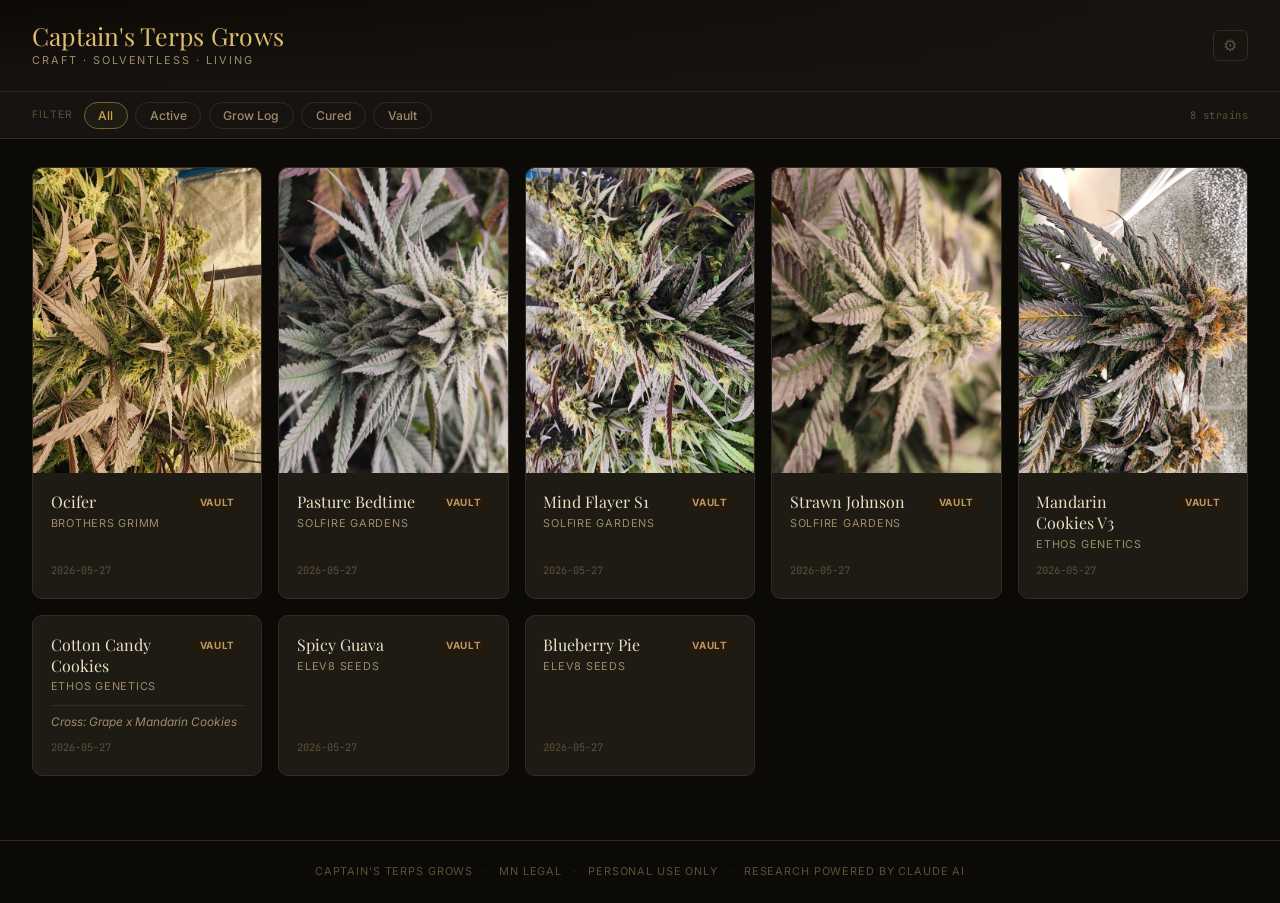
==== index.html @ 2bfc1548 "Make strain photos portrait (3:4)" ====
<!DOCTYPE html>
<html lang="en">
<head>
  <meta charset="UTF-8">
  <meta name="viewport" content="width=device-width, initial-scale=1.0">
  <title>Captain's Terps Grows</title>
  <link rel="preconnect" href="https://fonts.googleapis.com">
  <link href="https://fonts.googleapis.com/css2?family=Playfair+Display:ital,wght@0,400;0,600;0,700;1,400&family=Inter:wght@300;400;500;600&family=JetBrains+Mono:wght@400;500&display=swap" rel="stylesheet">
  <style>
    *, *::before, *::after { box-sizing: border-box; margin: 0; padding: 0; }
    :root {
      --bg:#0c0a07; --surface:#161310; --card:#1e1a14; --card-hover:#27221a;
      --border:#332c22; --border-hi:#4a4030;
      --text:#ecdfc4; --muted:#9e8c68; --faint:#5e5038;
      --gold:#c8a44c; --gold-hi:#e0be70; --gold-dim:#7a6228;
      --green:#5c8050; --green-hi:#78a868;
      --cured-bg:#1a2c08;   --cured-fg:#a8cc48;
      --growlog-bg:#2c1e06; --growlog-fg:#e0a030;
      --active-bg:#082c18;  --active-fg:#38c868;
      --vault-bg:#221a0e;   --vault-fg:#c09660;
    }
    html { scroll-behavior: smooth; }
    body { background:var(--bg); color:var(--text); font-family:'Inter',sans-serif; font-size:15px; line-height:1.6; min-height:100vh; }

    header { background:linear-gradient(180deg,#09070400 0%,var(--surface) 100%),linear-gradient(135deg,#0c0905 0%,#1a1410 100%); border-bottom:1px solid var(--border); padding:1.4rem 2rem; display:flex; align-items:center; justify-content:space-between; position:sticky; top:0; z-index:100; }
    .brand { display:flex; flex-direction:column; gap:2px; }
    .brand-name { font-family:'Playfair Display',serif; font-size:1.55rem; color:var(--gold-hi); letter-spacing:.01em; line-height:1.1; }
    .brand-tagline { font-size:.68rem; color:var(--muted); letter-spacing:.18em; text-transform:uppercase; }
    .header-actions { display:flex; gap:.65rem; align-items:center; }

    .btn { padding:.45rem 1rem; border-radius:6px; border:none; cursor:pointer; font-family:'Inter',sans-serif; font-size:.82rem; font-weight:500; transition:all .15s ease; line-height:1.4; }
    .btn-outline { background:transparent; border:1px solid var(--border-hi); color:var(--muted); }
    .btn-outline:hover { border-color:var(--gold-dim); color:var(--gold); }
    .btn-danger { background:#2c1010; border:1px solid #5a2828; color:#d06060; }
    .btn-danger:hover { background:#3c1818; }
    .btn-icon { background:transparent; border:1px solid var(--border); color:var(--faint); border-radius:6px; padding:.4rem .6rem; cursor:pointer; font-size:1rem; line-height:1; transition:all .15s; }
    .btn-icon:hover { border-color:var(--gold-dim); color:var(--gold); }
    .btn-generate { padding:.7rem 1.6rem; background:linear-gradient(135deg,var(--gold-dim),var(--gold)); color:#0c0a07; border:none; border-radius:8px; font-size:.88rem; font-weight:600; cursor:pointer; font-family:'Inter',sans-serif; transition:all .2s ease; display:inline-flex; align-items:center; gap:.5rem; }
    .btn-generate:hover { transform:translateY(-1px); box-shadow:0 6px 20px rgba(200,164,76,.3); }
    .btn-generate:disabled { opacity:.55; cursor:not-allowed; transform:none; box-shadow:none; }

    .filter-bar { background:var(--surface); border-bottom:1px solid var(--border); padding:.6rem 2rem; display:flex; gap:.45rem; align-items:center; overflow-x:auto; }
    .filter-label { font-size:.65rem; text-transform:uppercase; letter-spacing:.12em; color:var(--faint); margin-right:.2rem; white-space:nowrap; flex-shrink:0; }
    .filter-btn { padding:.3rem .85rem; border-radius:20px; border:1px solid var(--border); background:transparent; color:var(--muted); cursor:pointer; font-size:.76rem; font-weight:500; font-family:'Inter',sans-serif; transition:all .15s ease; white-space:nowrap; flex-shrink:0; }
    .filter-btn:hover { border-color:var(--border-hi); color:var(--text); }
    .filter-btn.active { background:var(--card); border-color:var(--gold-dim); color:var(--gold); }
    .filter-btn[data-filter="Active"].active    { background:var(--active-bg);  border-color:var(--active-fg);  color:var(--active-fg); }
    .filter-btn[data-filter="Grow Log"].active  { background:var(--growlog-bg); border-color:var(--growlog-fg); color:var(--growlog-fg); }
    .filter-btn[data-filter="Cured"].active     { background:var(--cured-bg);   border-color:var(--cured-fg);   color:var(--cured-fg); }
    .filter-btn[data-filter="Vault"].active     { background:var(--vault-bg);   border-color:var(--vault-fg);   color:var(--vault-fg); }
    .strain-count-badge { margin-left:auto; flex-shrink:0; font-size:.65rem; color:var(--faint); font-family:'JetBrains Mono',monospace; letter-spacing:.04em; }

    main { padding:1.75rem 2rem 3rem; max-width:1400px; margin:0 auto; }
    .strain-grid { display:grid; grid-template-columns:repeat(auto-fill,minmax(210px,1fr)); gap:1rem; }

    .strain-card { background:var(--card); border:1px solid var(--border); border-radius:10px; cursor:pointer; transition:all .18s ease; display:flex; flex-direction:column; overflow:hidden; }
    .strain-card:hover { background:var(--card-hover); border-color:var(--border-hi); transform:translateY(-2px); box-shadow:0 8px 28px rgba(0,0,0,.5); }
    .card-img { width:100%; aspect-ratio:3/4; object-fit:cover; display:none; }
    .card-body { padding:1.2rem 1.1rem; display:flex; flex-direction:column; gap:.55rem; flex:1; }
    .card-top { display:flex; justify-content:space-between; align-items:flex-start; gap:.5rem; }
    .card-name { font-family:'Playfair Display',serif; font-size:1rem; color:var(--text); line-height:1.3; }
    .card-breeder { font-size:.68rem; color:var(--muted); text-transform:uppercase; letter-spacing:.07em; margin-top:2px; }
    .status-tag { display:inline-flex; align-items:center; padding:.18rem .55rem; border-radius:10px; font-size:.62rem; font-weight:700; letter-spacing:.07em; text-transform:uppercase; white-space:nowrap; flex-shrink:0; }
    .status-tag.Cured    { background:var(--cured-bg);   color:var(--cured-fg); }
    .status-tag.Grow-Log { background:var(--growlog-bg); color:var(--growlog-fg); }
    .status-tag.Active   { background:var(--active-bg);  color:var(--active-fg); }
    .status-tag.Vault    { background:var(--vault-bg);   color:var(--vault-fg); }
    .card-notes { font-size:.74rem; color:var(--muted); font-style:italic; line-height:1.4; display:-webkit-box; -webkit-line-clamp:2; -webkit-box-orient:vertical; overflow:hidden; border-top:1px solid var(--border); padding-top:.5rem; }
    .card-footer { display:flex; justify-content:space-between; align-items:center; margin-top:auto; }
    .card-date { font-size:.65rem; color:var(--faint); font-family:'JetBrains Mono',monospace; }
    .card-researched { font-size:.62rem; color:var(--green-hi); display:flex; align-items:center; gap:3px; letter-spacing:.04em; }

    .modal-hero-img { width:100%; max-height:260px; object-fit:cover; display:none; }

    .modal-overlay { position:fixed; inset:0; background:rgba(0,0,0,.78); backdrop-filter:blur(5px); z-index:200; display:flex; align-items:center; justify-content:center; padding:1rem; }
    .modal-overlay.hidden { display:none; }
    .modal-box { background:var(--surface); border:1px solid var(--border-hi); border-radius:14px; width:100%; max-width:780px; max-height:90vh; display:flex; flex-direction:column; overflow:hidden; box-shadow:0 32px 80px rgba(0,0,0,.65); }
    .modal-header { padding:1.4rem 1.6rem 1.1rem; border-bottom:1px solid var(--border); flex-shrink:0; display:flex; flex-direction:column; gap:.6rem; }
    .modal-header-row { display:flex; justify-content:space-between; align-items:flex-start; gap:1rem; }
    .modal-name { font-family:'Playfair Display',serif; font-size:1.5rem; color:var(--text); line-height:1.2; }
    .modal-breeder { font-size:.75rem; color:var(--muted); text-transform:uppercase; letter-spacing:.1em; margin-top:3px; }
    .modal-close { background:transparent; border:none; color:var(--faint); cursor:pointer; font-size:1.2rem; padding:.2rem; line-height:1; flex-shrink:0; transition:color .15s; }
    .modal-close:hover { color:var(--text); }
    .modal-controls { display:flex; align-items:center; gap:.75rem; flex-wrap:wrap; }
    .status-update-group { display:flex; align-items:center; gap:.45rem; }
    select { background:var(--card); color:var(--text); border:1px solid var(--border-hi); border-radius:6px; padding:.3rem .7rem; font-size:.78rem; font-family:'Inter',sans-serif; cursor:pointer; }
    select:focus { outline:1px solid var(--gold-dim); }

    .research-tabs { display:flex; border-bottom:1px solid var(--border); overflow-x:auto; flex-shrink:0; background:var(--surface); padding:0 1rem; scrollbar-width:none; }
    .research-tabs::-webkit-scrollbar { display:none; }
    .tab-btn { padding:.7rem .9rem; font-size:.76rem; font-weight:500; color:var(--muted); cursor:pointer; border:none; background:transparent; border-bottom:2px solid transparent; white-space:nowrap; transition:all .15s; font-family:'Inter',sans-serif; letter-spacing:.02em; flex-shrink:0; }
    .tab-btn:hover { color:var(--text); }
    .tab-btn.active { color:var(--gold); border-bottom-color:var(--gold); }

    .modal-body { overflow-y:auto; flex:1; min-height:0; }
    .research-panel { padding:1.5rem 1.6rem; display:none; }
    .research-panel.active { display:block; }
    .section-title { font-family:'Playfair Display',serif; font-size:1.05rem; color:var(--gold-hi); margin-bottom:.75rem; display:flex; align-items:center; gap:.45rem; }
    .research-text { color:var(--text); line-height:1.8; font-size:.88rem; }
    .research-meta { margin-top:1.2rem; padding-top:.75rem; border-top:1px solid var(--border); font-size:.66rem; color:var(--faint); font-family:'JetBrains Mono',monospace; }
    .research-block { margin-bottom:1.25rem; }
    .research-block:last-child { margin-bottom:0; }
    .research-block-label { font-size:.65rem; text-transform:uppercase; letter-spacing:.1em; color:var(--muted); margin-bottom:.3rem; font-weight:500; }

    .pill-list { display:flex; flex-wrap:wrap; gap:.35rem; }
    .pill { padding:.2rem .6rem; border-radius:10px; font-size:.72rem; font-weight:500; }
    .pill-green { background:var(--active-bg); color:var(--active-fg); }
    .pill-red   { background:#2c1010; color:#d06060; }

    .mood-grid { display:flex; flex-direction:column; gap:.7rem; }
    .mood-row { display:flex; align-items:center; gap:.75rem; }
    .mood-label { font-size:.75rem; color:var(--muted); width:110px; flex-shrink:0; white-space:nowrap; }
    .mood-bar-wrap { flex:1; background:var(--border); border-radius:4px; height:7px; overflow:hidden; }
    .mood-bar-fill { height:100%; border-radius:4px; background:linear-gradient(90deg,var(--gold-dim),var(--gold)); transition:width .4s ease; }
    .mood-score { font-size:.72rem; color:var(--faint); width:22px; text-align:right; font-family:'JetBrains Mono',monospace; flex-shrink:0; }

    .generate-panel { padding:3rem 1.6rem; text-align:center; display:flex; flex-direction:column; align-items:center; gap:1.1rem; }
    .generate-glyph { font-size:2.4rem; opacity:.45; }
    .generate-title { font-family:'Playfair Display',serif; font-size:1.15rem; color:var(--muted); }
    .generate-desc { font-size:.82rem; color:var(--faint); max-width:380px; line-height:1.6; }
    .loading-panel { padding:3.5rem 1.6rem; text-align:center; display:flex; flex-direction:column; align-items:center; gap:1.1rem; }
    .spinner { width:38px; height:38px; border:3px solid var(--border); border-top-color:var(--gold); border-radius:50%; animation:spin .85s linear infinite; }
    @keyframes spin { to { transform:rotate(360deg); } }
    .loading-text { color:var(--muted); font-size:.88rem; }
    .loading-sub  { color:var(--faint); font-size:.76rem; }

    .notes-textarea { width:100%; background:var(--card); border:1px solid var(--border); border-radius:8px; color:var(--text); font-size:.86rem; font-family:'Inter',sans-serif; padding:.75rem .9rem; resize:vertical; min-height:120px; line-height:1.65; }
    .notes-textarea:focus { outline:1px solid var(--gold-dim); border-color:var(--gold-dim); }
    .notes-textarea::placeholder { color:var(--faint); }
    .notes-actions { display:flex; justify-content:flex-end; gap:.5rem; margin-top:.7rem; }

    .settings-modal-box { max-width:460px; }
    .modal-form-body { padding:1.4rem 1.6rem; display:flex; flex-direction:column; gap:1rem; }
    .form-group { display:flex; flex-direction:column; gap:.3rem; }
    .form-label { font-size:.7rem; color:var(--muted); text-transform:uppercase; letter-spacing:.09em; font-weight:500; }
    .form-input { background:var(--card); border:1px solid var(--border); border-radius:6px; color:var(--text); font-size:.88rem; font-family:'Inter',sans-serif; padding:.55rem .85rem; }
    .form-input:focus { outline:1px solid var(--gold-dim); border-color:var(--gold-dim); }
    .form-input::placeholder { color:var(--faint); }
    .modal-form-footer { padding:.9rem 1.6rem; border-top:1px solid var(--border); display:flex; justify-content:space-between; align-items:center; gap:.6rem; }
    .key-hint { font-size:.74rem; color:var(--faint); line-height:1.5; }

    .empty-state { grid-column:1/-1; text-align:center; padding:4rem 2rem; }
    .empty-glyph { font-size:2.2rem; opacity:.35; margin-bottom:.75rem; }
    .empty-text  { font-size:.85rem; color:var(--faint); }
    footer { border-top:1px solid var(--border); padding:1.4rem 2rem; text-align:center; margin-top:1rem; }
    .footer-text { font-size:.68rem; color:var(--faint); letter-spacing:.08em; text-transform:uppercase; }
    .sep { display:inline-block; margin:0 .45rem; opacity:.4; }
    .toast { position:fixed; bottom:1.5rem; right:1.5rem; background:var(--card-hover); border:1px solid var(--border-hi); color:var(--text); padding:.65rem 1.1rem; border-radius:8px; font-size:.82rem; z-index:999; box-shadow:0 8px 24px rgba(0,0,0,.4); transition:opacity .3s ease; }
    .toast.hidden { opacity:0; pointer-events:none; }

    @media (max-width:640px) {
      header { padding:1rem; } .brand-name { font-size:1.25rem; }
      main { padding:1rem 1rem 2.5rem; } .filter-bar { padding:.6rem 1rem; }
      .strain-grid { grid-template-columns:repeat(auto-fill,minmax(160px,1fr)); gap:.75rem; }
      .modal-box { max-height:95vh; } .modal-name { font-size:1.25rem; }
      .mood-label { width:90px; font-size:.68rem; }
    }
  </style>
</head>
<body>

<header>
  <div class="brand">
    <div class="brand-name">Captain's Terps Grows</div>
    <div class="brand-tagline">Craft &middot; Solventless &middot; Living</div>
  </div>
  <div class="header-actions">
    <button class="btn-icon" id="key-indicator" onclick="openSettings()" title="API Key Settings">&#9881;</button>
  </div>
</header>

<div class="filter-bar">
  <span class="filter-label">Filter</span>
  <button class="filter-btn active" data-filter="all"      onclick="setFilter('all',this)">All</button>
  <button class="filter-btn"        data-filter="Active"   onclick="setFilter('Active',this)">Active</button>
  <button class="filter-btn"        data-filter="Grow Log" onclick="setFilter('Grow Log',this)">Grow Log</button>
  <button class="filter-btn"        data-filter="Cured"    onclick="setFilter('Cured',this)">Cured</button>
  <button class="filter-btn"        data-filter="Vault"    onclick="setFilter('Vault',this)">Vault</button>
  <span class="strain-count-badge" id="strain-count"></span>
</div>

<main>
  <div class="strain-grid" id="strain-grid">
    <div class="empty-state"><div class="empty-glyph">&#127807;</div><div class="empty-text">Loading&hellip;</div></div>
  </div>
</main>

<!-- Detail modal -->
<div class="modal-overlay hidden" id="detail-modal">
  <div class="modal-box">
    <div class="modal-header">
      <div class="modal-header-row">
        <div><div class="modal-name" id="modal-name"></div><div class="modal-breeder" id="modal-breeder"></div></div>
        <button class="modal-close" onclick="closeDetailModal()">&#x2715;</button>
      </div>
      <div class="modal-controls">
        <span id="modal-status-tag" class="status-tag"></span>
        <div class="status-update-group">
          <select id="modal-status-select">
            <option value="Active">Active</option>
            <option value="Grow Log">Grow Log</option>
            <option value="Cured">Cured</option>
            <option value="Vault">Vault</option>
          </select>
          <button class="btn btn-outline" onclick="updateStatus()">Update</button>
        </div>
        <button class="btn btn-danger" onclick="confirmDelete()">Delete</button>
      </div>
    </div>
    <img id="modal-strain-img" class="modal-hero-img" alt="">
    <div class="research-tabs hidden" id="research-tabs">
      <button class="tab-btn active" data-tab="genetics" onclick="switchTab('genetics',this)">&#x1F9EC; Genetics</button>
      <button class="tab-btn" data-tab="terpenes"        onclick="switchTab('terpenes',this)">&#x1F33F; Terpenes</button>
      <button class="tab-btn" data-tab="effects"         onclick="switchTab('effects',this)">&#x2728; Effects</button>
      <button class="tab-btn" data-tab="moods"           onclick="switchTab('moods',this)">&#x1F4CA; Moods</button>
      <button class="tab-btn" data-tab="grow"            onclick="switchTab('grow',this)">&#x1FAB4; Grow Notes</button>
      <button class="tab-btn" data-tab="rosin"           onclick="switchTab('rosin',this)">&#x1F36F; Rosin</button>
      <button class="tab-btn" data-tab="notes"           onclick="switchTab('notes',this)">&#x1F4DD; My Notes</button>
    </div>
    <div class="modal-body" id="modal-body"></div>
  </div>
</div>

<!-- Settings modal -->
<div class="modal-overlay hidden" id="settings-modal">
  <div class="modal-box settings-modal-box">
    <div class="modal-header">
      <div class="modal-header-row">
        <div class="modal-name" style="font-size:1.3rem">&#9881; API Key</div>
        <button class="modal-close" onclick="closeSettings()">&#x2715;</button>
      </div>
    </div>
    <div class="modal-form-body">
      <div class="form-group">
        <label class="form-label">Anthropic API Key</label>
        <input class="form-input" type="password" id="api-key-input" placeholder="sk-ant-..." autocomplete="off">
        <div class="key-hint" style="margin-top:.4rem">Stored in your browser only &mdash; never committed to the repo. Get yours at console.anthropic.com.</div>
      </div>
    </div>
    <div class="modal-form-footer">
      <button class="btn btn-danger" onclick="clearApiKey()">Clear</button>
      <div style="display:flex;gap:.5rem">
        <button class="btn btn-outline" onclick="closeSettings()">Cancel</button>
        <button class="btn btn-outline" onclick="saveApiKey()" style="border-color:var(--gold-dim);color:var(--gold)">Save</button>
      </div>
    </div>
  </div>
</div>

<div class="toast hidden" id="toast"></div>

<footer>
  <div class="footer-text">
    Captain's Terps Grows <span class="sep">&middot;</span> MN Legal <span class="sep">&middot;</span> Personal Use Only <span class="sep">&middot;</span> Research powered by Claude AI
  </div>
</footer>

<script>
'use strict';

const LS_STRAINS  = 'ctg_strains';
const LS_RESEARCH = 'ctg_research';
const LS_APIKEY   = 'ctg_apikey';

const DEFAULT_STRAINS = [
  { id:'ocifer',               name:'Ocifer',               breeder:'Brothers Grimm',  status:'Vault',    notes:'',                               added:'2026-05-27' },
  { id:'pasture-bedtime',      name:'Pasture Bedtime',      breeder:'Solfire Gardens', status:'Vault',    notes:'',                               added:'2026-05-27' },
  { id:'mind-flayer-s1',       name:'Mind Flayer S1',       breeder:'Solfire Gardens', status:'Vault',    notes:'',                               added:'2026-05-27' },
  { id:'strawn-johnson',       name:'Strawn Johnson',       breeder:'Solfire Gardens', status:'Vault',    notes:'',                               added:'2026-05-27' },
  { id:'mandarin-cookies-v3',  name:'Mandarin Cookies V3',  breeder:'Ethos Genetics',  status:'Vault',    notes:'',                               added:'2026-05-27' },
  { id:'cotton-candy-cookies', name:'Cotton Candy Cookies', breeder:'Ethos Genetics',  status:'Vault',    notes:'Cross: Grape x Mandarin Cookies', added:'2026-05-27' },
  { id:'spicy-guava',          name:'Spicy Guava',          breeder:'Elev8 Seeds',     status:'Vault',    notes:'',                               added:'2026-05-27' },
  { id:'blueberry-pie',        name:'Blueberry Pie',        breeder:'Elev8 Seeds',     status:'Vault',    notes:'',                               added:'2026-05-27' },
];

const MOODS = [
  { key:'wind_down',     label:'Wind Down'     },
  { key:'anxiety_relief',label:'Anxiety Relief'},
  { key:'lift_up',       label:'Lift Up'       },
  { key:'get_creative',  label:'Get Creative'  },
  { key:'get_social',    label:'Get Social'    },
  { key:'pain_body',     label:'Pain & Body'   },
  { key:'just_happy',    label:'Just Happy'    },
  { key:'aphrodisiac',   label:'Aphrodisiac'   },
];

let allStrains    = [];
let researchCache = {};
let currentFilter = 'all';
let currentId     = null;

function loadStrains()  { try { return JSON.parse(localStorage.getItem(LS_STRAINS))  || null; } catch { return null; } }
function saveStrains()  { localStorage.setItem(LS_STRAINS,  JSON.stringify(allStrains)); }
function loadResearch() { try { return JSON.parse(localStorage.getItem(LS_RESEARCH)) || {}; }  catch { return {}; } }
function saveResearch() { localStorage.setItem(LS_RESEARCH, JSON.stringify(researchCache)); }
function getApiKey()    { return localStorage.getItem(LS_APIKEY) || ''; }

function init() {
  const saved = loadStrains();
  allStrains    = saved || JSON.parse(JSON.stringify(DEFAULT_STRAINS));
  researchCache = loadResearch();
  if (!saved) saveStrains();
  updateKeyIndicator();
  renderGrid();
}

function loadStrainImg(el, id) {
  el.style.display = 'none';
  el.onload  = () => { el.style.display = 'block'; };
  el.onerror = () => {
    if (!el.dataset.triedPng) {
      el.dataset.triedPng = '1';
      el.src = `images/strains/${id}.png`;
    } else {
      el.style.display = 'none';
    }
  };
  el.src = `images/strains/${id}.jpg`;
}

function renderGrid() {
  const grid = document.getElementById('strain-grid');
  const ce   = document.getElementById('strain-count');
  const strains = currentFilter === 'all' ? allStrains : allStrains.filter(s => s.status === currentFilter);
  ce.textContent = `${strains.length} strain${strains.length !== 1 ? 's' : ''}`;
  if (!strains.length) {
    grid.innerHTML = `<div class="empty-state"><div class="empty-glyph">&#127807;</div><div class="empty-text">No ${currentFilter !== 'all' ? currentFilter + ' ' : ''}strains yet.</div></div>`;
    return;
  }
  grid.innerHTML = strains.map(s => {
    const sc  = s.status.replace(' ', '-');
    const res = researchCache[s.id];
    const topMood = res?.mood_ratings ? getTopMood(res.mood_ratings) : null;
    return `<div class="strain-card" onclick="openDetail('${s.id}')">
      <img class="card-img" data-id="${s.id}" alt="${esc(s.name)}">
      <div class="card-body">
        <div class="card-top">
          <div><div class="card-name">${esc(s.name)}</div><div class="card-breeder">${esc(s.breeder)}</div></div>
          <span class="status-tag ${sc}">${esc(s.status)}</span>
        </div>
        ${s.notes ? `<div class="card-notes">${esc(s.notes)}</div>` : ''}
        <div class="card-footer">
          <span class="card-date">${s.added}</span>
          ${topMood ? `<span class="card-researched">&#x2726; ${esc(topMood)}</span>` : ''}
        </div>
      </div>
    </div>`;
  }).join('');
  grid.querySelectorAll('.card-img[data-id]').forEach(img => loadStrainImg(img, img.dataset.id));
}

function getTopMood(ratings) {
  const top = Object.entries(ratings).sort((a,b) => b[1]-a[1])[0];
  if (!top) return null;
  const mood = MOODS.find(m => m.key === top[0]);
  return mood ? mood.label : null;
}

function setFilter(f, btn) {
  currentFilter = f;
  document.querySelectorAll('.filter-btn').forEach(b => b.classList.remove('active'));
  btn.classList.add('active');
  renderGrid();
}

function openDetail(id) {
  currentId = id;
  const strain = allStrains.find(s => s.id === id);
  if (!strain) return;
  document.getElementById('modal-name').textContent    = strain.name;
  document.getElementById('modal-breeder').textContent = strain.breeder;
  const tag = document.getElementById('modal-status-tag');
  tag.textContent = strain.status;
  tag.className   = `status-tag ${strain.status.replace(' ', '-')}`;
  document.getElementById('modal-status-select').value = strain.status;
  const heroImg = document.getElementById('modal-strain-img');
  heroImg.alt = strain.name;
  delete heroImg.dataset.triedPng;
  loadStrainImg(heroImg, id);
  showOverlay('detail-modal');
  if (researchCache[id]) { renderResearch(researchCache[id], strain); return; }
  showGeneratePanel(strain);
}

function closeDetailModal() {
  hideOverlay('detail-modal');
  document.getElementById('research-tabs').classList.add('hidden');
  const heroImg = document.getElementById('modal-strain-img');
  heroImg.style.display = 'none';
  heroImg.src = '';
  currentId = null;
}

function setModalBody(html) {
  document.getElementById('research-tabs').classList.add('hidden');
  document.getElementById('modal-body').innerHTML = html;
}

function showGeneratePanel(strain) {
  setModalBody(`
    <div class="generate-panel">
      <div class="generate-glyph">&#x1F52C;</div>
      <div class="generate-title">No research yet</div>
      <div class="generate-desc">Generate a full profile for <strong style="color:var(--text)">${esc(strain.name)}</strong> &mdash; genetics, terpenes, effects, mood ratings, grow notes, and rosin extraction.</div>
      <button class="btn-generate" onclick="generateResearch()">&#x2726;&nbsp;Generate Research</button>
    </div>
    <div style="padding:0 1.6rem 1.5rem;border-top:1px solid var(--border);padding-top:1.25rem">
      <div class="form-group" style="gap:.45rem">
        <label class="form-label">My Notes</label>
        <textarea class="notes-textarea" id="notes-standalone" placeholder="Personal notes, grow observations&hellip;">${esc(strain.notes || '')}</textarea>
        <div class="notes-actions"><button class="btn btn-outline" onclick="saveNotes()">Save Notes</button></div>
      </div>
    </div>`);
}

function renderResearch(r, strain) {
  const tabs    = document.getElementById('research-tabs');
  const body    = document.getElementById('modal-body');
  const genDate = r.generated_at ? new Date(r.generated_at).toLocaleDateString('en-US',{year:'numeric',month:'short',day:'numeric'}) : '&mdash;';
  const mr = r.mood_ratings || {};
  const moodBars = MOODS.map(m => {
    const score = mr[m.key] || 0;
    const pct   = (score / 10) * 100;
    return `<div class="mood-row">
      <span class="mood-label">${esc(m.label)}</span>
      <div class="mood-bar-wrap"><div class="mood-bar-fill" style="width:${pct}%"></div></div>
      <span class="mood-score">${score}</span>
    </div>`;
  }).join('');
  const therapeuticPills = (r.therapeutic || '').split(',').map(t => t.trim()).filter(Boolean)
    .map(t => `<span class="pill pill-green">${esc(t)}</span>`).join('');
  const negativePills = (r.negative || '').split(',').map(t => t.trim()).filter(Boolean)
    .map(t => `<span class="pill pill-red">${esc(t)}</span>`).join('');
  body.innerHTML = `
    <div class="research-panel active" id="panel-genetics">
      <div class="research-block"><div class="section-title">&#x1F9EC;&nbsp;Genetics &amp; Lineage</div><div class="research-text">${esc(r.lineage || '&mdash;')}</div></div>
      <div class="research-block" style="margin-top:1.1rem"><div class="research-block-label">Breeder Notes</div><div class="research-text">${esc(r.misc || '&mdash;')}</div></div>
    </div>
    <div class="research-panel" id="panel-terpenes">
      <div class="research-block"><div class="section-title">&#x1F33F;&nbsp;Terpene Profile</div><div class="research-text">${esc(r.terpene_profile || '&mdash;')}</div></div>
      <div class="research-block" style="margin-top:1.1rem"><div class="research-block-label">Aroma</div><div class="research-text">${esc(r.aroma || '&mdash;')}</div></div>
    </div>
    <div class="research-panel" id="panel-effects">
      <div class="research-block"><div class="section-title">&#x2728;&nbsp;Effects</div><div class="research-text" style="margin-bottom:.9rem">${esc(r.effects || '&mdash;')}</div></div>
      <div class="research-block"><div class="research-block-label">Therapeutic</div><div class="pill-list">${therapeuticPills || '<span style="color:var(--faint);font-size:.8rem">&mdash;</span>'}</div></div>
      <div class="research-block" style="margin-top:.85rem"><div class="research-block-label">Side Effects &amp; Cautions</div><div class="pill-list">${negativePills || '<span style="color:var(--faint);font-size:.8rem">&mdash;</span>'}</div></div>
    </div>
    <div class="research-panel" id="panel-moods">
      <div class="section-title">&#x1F4CA;&nbsp;Mood Ratings</div>
      <div class="mood-grid">${moodBars}</div>
      <div class="research-meta">Generated ${genDate} &middot; Claude AI</div>
    </div>
    <div class="research-panel" id="panel-grow"><div class="section-title">&#x1FAB4;&nbsp;Grow Notes</div><div class="research-text">${esc(r.grow_notes || '&mdash;')}</div></div>
    <div class="research-panel" id="panel-rosin"><div class="section-title">&#x1F36F;&nbsp;Rosin &amp; Extraction</div><div class="research-text">${esc(r.rosin_extraction || '&mdash;')}</div></div>
    <div class="research-panel" id="panel-notes">
      <div class="section-title">&#x1F4DD;&nbsp;My Notes</div>
      <textarea class="notes-textarea" id="notes-main" placeholder="Personal grow notes, observations&hellip;">${esc(strain.notes || '')}</textarea>
      <div class="notes-actions"><button class="btn btn-outline" onclick="saveNotes()">Save Notes</button></div>
    </div>`;
  tabs.classList.remove('hidden');
  tabs.querySelectorAll('.tab-btn').forEach(t => t.classList.remove('active'));
  tabs.querySelector('[data-tab="genetics"]').classList.add('active');
}

function switchTab(tabId, btn) {
  document.querySelectorAll('.research-panel').forEach(p => p.classList.remove('active'));
  document.querySelectorAll('.tab-btn').forEach(t => t.classList.remove('active'));
  const panel = document.getElementById(`panel-${tabId}`);
  if (panel) panel.classList.add('active');
  btn.classList.add('active');
}

async function generateResearch() {
  if (!currentId) return;
  const apiKey = getApiKey();
  if (!apiKey) { toast('Add your Anthropic API key first &#9881;'); openSettings(); return; }
  const strain = allStrains.find(s => s.id === currentId);
  setModalBody(`<div class="loading-panel"><div class="spinner"></div>
    <div class="loading-text">Claude is researching ${esc(strain?.name || 'this strain')}&hellip;</div>
    <div class="loading-sub">Genetics &middot; Terpenes &middot; Moods &middot; Grow &middot; Rosin</div></div>`);
  const prompt = `You are a cannabis genetics expert and master craft cultivator specializing in solventless extraction. Generate a detailed research profile for "${strain.name}" by ${strain.breeder}.

Return ONLY valid JSON:
{
  "lineage": "Full genetic lineage with breeder background. 1-2 sentences.",
  "misc": "Breeder info, THC range, bud appearance, best use timing. 2-3 sentences.",
  "terpene_profile": "Dominant and secondary terpenes, aromas, synergistic interactions. 2-3 sentences.",
  "aroma": "Vivid and specific aroma description. 1-2 sentences.",
  "effects": "Onset, intensity, cerebral vs body, duration, mood profile. 2-3 sentences.",
  "therapeutic": "Medical uses, comma-separated",
  "negative": "Side effects and cautions, comma-separated",
  "grow_notes": "Structure, stretch, flowering time, yield, training, VPD/temp/humidity, harvest indicators. 3-4 sentences.",
  "rosin_extraction": "IWHE and rosin suitability, yield %, press temps in F, wash water temps, final product description. 3-4 sentences.",
  "mood_ratings": { "wind_down":0, "anxiety_relief":0, "lift_up":0, "get_creative":0, "get_social":0, "pain_body":0, "just_happy":0, "aphrodisiac":0 }
}
Score mood_ratings 1-10. Most scores 3-6. Max 3 moods can score 8+. Output only JSON.`;
  try {
    const resp = await fetch('https://api.anthropic.com/v1/messages', {
      method: 'POST',
      headers: { 'x-api-key':apiKey, 'anthropic-version':'2023-06-01', 'anthropic-dangerous-direct-browser-access':'true', 'content-type':'application/json' },
      body: JSON.stringify({ model:'claude-sonnet-4-6', max_tokens:2048, messages:[{ role:'user', content:prompt }] }),
    });
    if (!resp.ok) { const err = await resp.json().catch(()=>({})); throw new Error(err.error?.message || `HTTP ${resp.status}`); }
    const data = await resp.json();
    let content = data.content[0].text.trim();
    if (content.startsWith('```')) { const lines = content.split('\n'); content = lines.slice(1,-1).join('\n').trim(); }
    const result = JSON.parse(content);
    result.generated_at = new Date().toISOString();
    researchCache[currentId] = result;
    saveResearch();
    renderResearch(result, strain);
    renderGrid();
    toast('Research generated &#x2726;');
  } catch (e) {
    setModalBody(`<div class="generate-panel"><div class="generate-glyph">&#9888;</div><div class="generate-title">Research failed</div><div class="generate-desc">${esc(e.message)}</div><button class="btn-generate" onclick="generateResearch()">Try Again</button></div>`);
  }
}

function updateStatus() {
  if (!currentId) return;
  const newStatus = document.getElementById('modal-status-select').value;
  const idx = allStrains.findIndex(s => s.id === currentId);
  if (idx === -1) return;
  allStrains[idx].status = newStatus;
  saveStrains();
  const tag = document.getElementById('modal-status-tag');
  tag.textContent = newStatus;
  tag.className   = `status-tag ${newStatus.replace(' ', '-')}`;
  renderGrid();
  toast('Status updated');
}

function saveNotes() {
  if (!currentId) return;
  const el = document.getElementById('notes-main') || document.getElementById('notes-standalone');
  if (!el) return;
  const idx = allStrains.findIndex(s => s.id === currentId);
  if (idx === -1) return;
  allStrains[idx].notes = el.value;
  saveStrains();
  renderGrid();
  toast('Notes saved');
}

function confirmDelete() {
  if (!currentId) return;
  const strain = allStrains.find(s => s.id === currentId);
  if (!confirm(`Delete "${strain?.name}"? This cannot be undone.`)) return;
  allStrains = allStrains.filter(s => s.id !== currentId);
  delete researchCache[currentId];
  saveStrains();
  saveResearch();
  closeDetailModal();
  renderGrid();
  toast('Strain removed');
}

function openSettings()  { document.getElementById('api-key-input').value = getApiKey(); showOverlay('settings-modal'); }
function closeSettings() { hideOverlay('settings-modal'); }

function saveApiKey() {
  const key = document.getElementById('api-key-input').value.trim();
  if (key) localStorage.setItem(LS_APIKEY, key); else localStorage.removeItem(LS_APIKEY);
  updateKeyIndicator();
  toast(key ? 'API key saved' : 'API key cleared');
  closeSettings();
}

function clearApiKey() {
  localStorage.removeItem(LS_APIKEY);
  document.getElementById('api-key-input').value = '';
  updateKeyIndicator();
  toast('API key cleared');
  closeSettings();
}

function updateKeyIndicator() {
  const btn = document.getElementById('key-indicator');
  const set = !!getApiKey();
  btn.style.color       = set ? 'var(--green-hi)' : 'var(--faint)';
  btn.style.borderColor = set ? 'var(--green)'    : 'var(--border)';
  btn.title = set ? 'API key set' : 'API key not set — click to add';
}

function showOverlay(id) { document.getElementById(id).classList.remove('hidden'); document.body.style.overflow = 'hidden'; }
function hideOverlay(id) {
  document.getElementById(id).classList.add('hidden');
  const anyOpen = ['detail-modal','settings-modal'].some(mid => !document.getElementById(mid).classList.contains('hidden'));
  if (!anyOpen) document.body.style.overflow = '';
}

document.getElementById('detail-modal').addEventListener('click',  e => { if (e.target===e.currentTarget) closeDetailModal(); });
document.getElementById('settings-modal').addEventListener('click', e => { if (e.target===e.currentTarget) closeSettings(); });
document.addEventListener('keydown', e => {
  if (e.key !== 'Escape') return;
  if (!document.getElementById('detail-modal').classList.contains('hidden'))  closeDetailModal();
  else if (!document.getElementById('settings-modal').classList.contains('hidden')) closeSettings();
});

let toastTimer = null;
function toast(msg) {
  const el = document.getElementById('toast');
  el.innerHTML = msg;
  el.classList.remove('hidden');
  clearTimeout(toastTimer);
  toastTimer = setTimeout(() => el.classList.add('hidden'), 2800);
}

function esc(s) {
  return String(s ?? '').replace(/&/g,'&amp;').replace(/</g,'&lt;').replace(/>/g,'&gt;').replace(/"/g,'&quot;');
}

init();
</script>
</body>
</html>
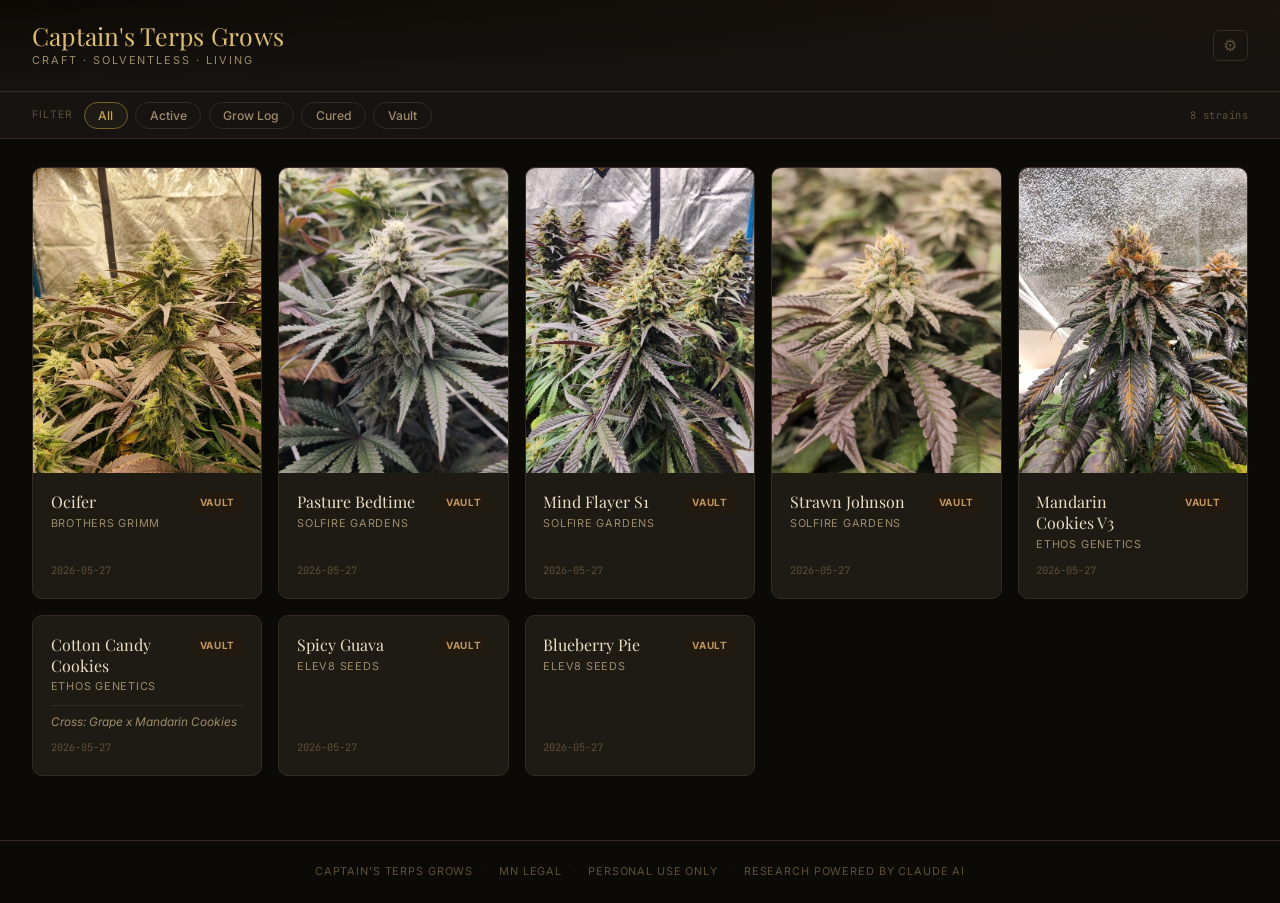
==== commit 4c2f3d8c: "Fix portrait orientation and bust CDN image cache" ====
--- a/index.html
+++ b/index.html
@@ -310,12 +310,12 @@
   el.onerror = () => {
     if (!el.dataset.triedPng) {
       el.dataset.triedPng = '1';
-      el.src = `images/strains/${id}.png`;
+      el.src = `images/strains/${id}.png?v=3`;
     } else {
       el.style.display = 'none';
     }
   };
-  el.src = `images/strains/${id}.jpg`;
+  el.src = `images/strains/${id}.jpg?v=3`;
 }
 
 function renderGrid() {
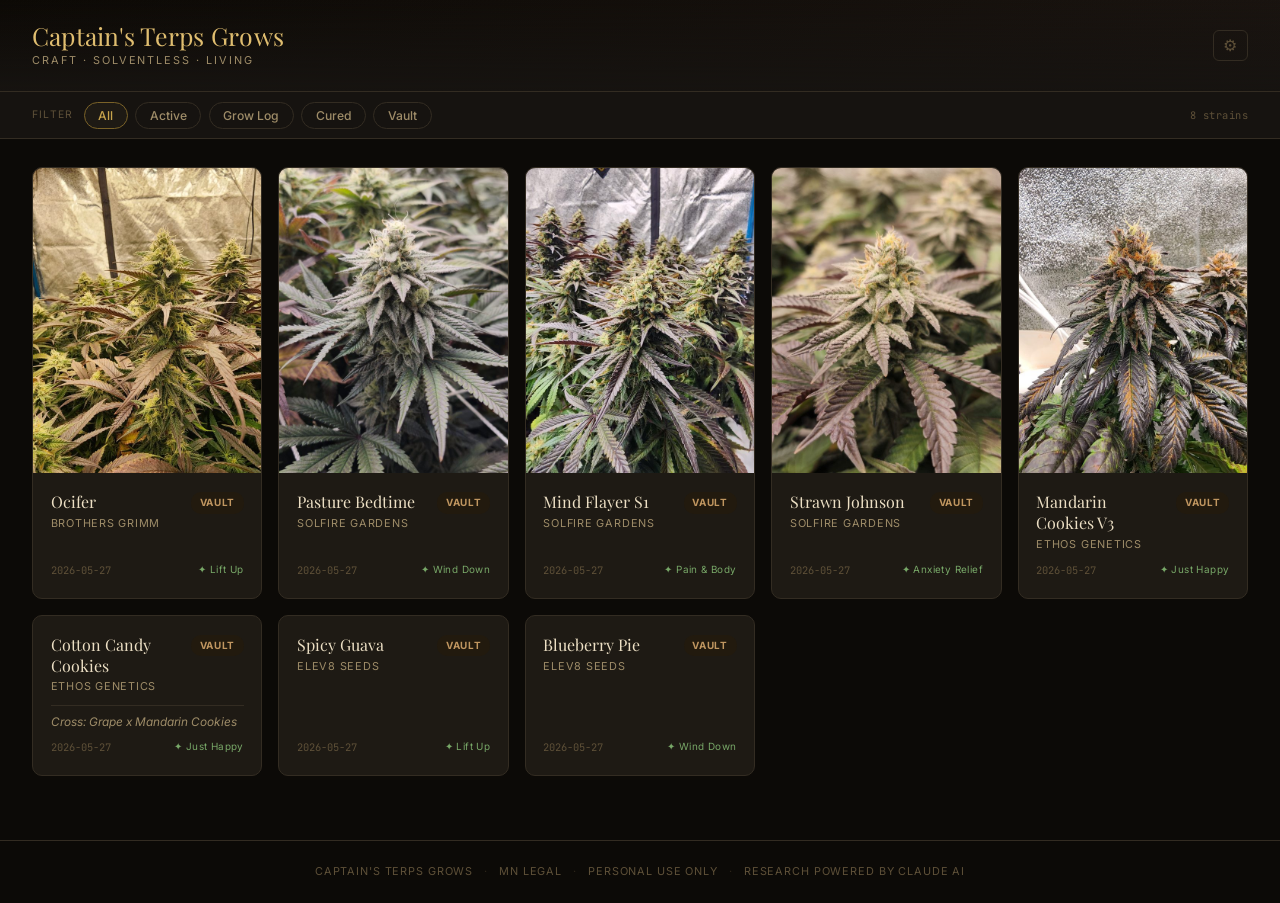
==== commit 6a62816d: "Pre-load research for all 8 strains" ====
--- a/index.html
+++ b/index.html
@@ -295,11 +295,122 @@
 function saveResearch() { localStorage.setItem(LS_RESEARCH, JSON.stringify(researchCache)); }
 function getApiKey()    { return localStorage.getItem(LS_APIKEY) || ''; }
 
+const DEFAULT_RESEARCH = {
+  "ocifer": {
+    "lineage": "Ocifer is a Brothers Grimm Seeds (MrSoul) creation rooted in their iconic Cinderella 99 foundation, likely crossed with complementary sativa-leaning genetics to enhance vigor and terpene expression. Brothers Grimm, the legendary 1990s Amsterdam-era breeding house, is celebrated for producing clear-headed, cerebral cultivars with old-school energy and modern potency.",
+    "misc": "THC typically runs 22–26%, producing tight, resinous calyxes with light sage-green coloration and amber pistils. Best suited for daytime and early evening use. Brothers Grimm releases command a devoted following among connoisseurs seeking sativa energy with contemporary potency.",
+    "terpene_profile": "Terpinolene dominates with a fresh, floral-herbaceous character, complemented by myrcene providing an earthy base and pinene adding bright forest-pine notes. Together they produce a lively aromatic profile that intensifies through late flower and early cure.",
+    "aroma": "Sharp pine and fresh citrus on the nose with a soft floral sweetness — reminiscent of a mountain meadow after rain.",
+    "effects": "Onset is rapid and cerebral, arriving within minutes as a clear-headed, energizing rush of focus and creative thought. Leans decidedly sativa — uplifting and sociable with minimal body sedation. Duration runs 2–3 hours before tapering gently.",
+    "therapeutic": "Depression, fatigue, ADHD, creative blocks, social anxiety",
+    "negative": "Dry mouth, dry eyes, occasional paranoia at high doses",
+    "grow_notes": "Ocifer stretches considerably in early flower — expect 75–100% height increase over the first 3 weeks of 12/12. Flowering time is 60–65 days with an open, airy structure that benefits from aggressive topping or ScrOG to maximize light penetration. Prefers 68–78°F with VPD around 1.0–1.2 kPa in late flower. Trichomes turn milky with sparse amber at peak harvest.",
+    "rosin_extraction": "The terpinolene-dominant profile makes Ocifer a standout for fresh-frozen live rosin — terpene expression is exceptional when processed immediately after harvest. Expect IWHE yields of 12–18% on quality material. Press at 170–180°F for a clear, golden-amber product. Wash water at 34–36°F with two 15-minute agitation cycles produces the cleanest material.",
+    "mood_ratings": {"wind_down":3,"anxiety_relief":5,"lift_up":9,"get_creative":8,"get_social":7,"pain_body":3,"just_happy":7,"aphrodisiac":4},
+    "generated_at": "2026-05-28T00:00:00.000Z"
+  },
+  "pasture-bedtime": {
+    "lineage": "Pasture Bedtime is a Solfire Gardens creation by Tad Hudson, built on a foundation of potent indica genetics — likely a cross of their in-house OG or Afghani fire cuts with exotic fruity strains. Solfire Gardens is celebrated for pursuing heavily resinous, terpene-forward cultivars engineered for powerful sedating effects and solventless extraction performance.",
+    "misc": "THC typically lands in the 24–28% range with substantial trichome coverage and dense, calyx-heavy flower that presents deep green with purple hues under cooler temps. Best reserved for late evening use due to its profoundly sedating nature. Highly sought after among hash makers and extract artists for exceptional melt quality.",
+    "terpene_profile": "Myrcene leads heavily, responsible for the deep body-lock effect, followed by caryophyllene (spicy, peppery) and linalool (floral, lavender). This trio works synergistically to produce profound physical relaxation and mild analgesic properties. Terpene expression peaks 2–3 weeks into cure.",
+    "aroma": "Rich, dank earth with a sweet floral lavender undercurrent and a hint of ripe tropical fruit — deeply calming and complex on the nose.",
+    "effects": "Effects arrive slowly — a gentle cerebral warmth within 10–15 minutes that quickly descends into heavy full-body relaxation. Profoundly sedating, often leading to sleep within 1–2 hours. Best suited for managing insomnia, chronic pain, or deep anxiety relief at end of day.",
+    "therapeutic": "Insomnia, chronic pain, anxiety, muscle spasms, PTSD",
+    "negative": "Heavy couch-lock, dry mouth, dry eyes, morning grogginess at high doses",
+    "grow_notes": "Compact indica structure with moderate stretch (40–60%) in early flower. Flowering runs 63–70 days with tight internode spacing — LST and lollipopping are recommended to improve airflow and reduce humidity-related issues in the dense canopy. Thrives at 65–75°F with 45–55% RH in late flower. Purple coloration develops reliably when nighttime temps drop below 62°F in week 7+.",
+    "rosin_extraction": "Pasture Bedtime is exceptional for solventless extraction — dense trichome coverage and high myrcene content make it one of Solfire's top rosin performers. IWHE yields run 18–25% on fresh-frozen material. Press at 160–170°F with low pressure for a creamy, light-amber live rosin. Use ice-cold wash water (33–35°F) and limit agitation to 3–5 minutes per cycle for 6-star-quality heads.",
+    "mood_ratings": {"wind_down":10,"anxiety_relief":8,"lift_up":2,"get_creative":2,"get_social":2,"pain_body":9,"just_happy":5,"aphrodisiac":3},
+    "generated_at": "2026-05-28T00:00:00.000Z"
+  },
+  "mind-flayer-s1": {
+    "lineage": "Mind Flayer S1 is a self-pollinated (S1) feminized version of Solfire Gardens' original Mind Flayer — a heavily indica-dominant hybrid with roots in powerful OG Kush and exotic fruit genetics. S1 breeding preserves the elite phenotype's genetic expression while producing all-female seeds accessible to home cultivators without running males.",
+    "misc": "Expect THC in the 26–30% range with extraordinary resin production. Buds are compact and extremely frosty with deep green and occasional purple coloration. Mind Flayer has become a Solfire flagship and is highly revered in the solventless extract community for its exceptional melt quality and robust terpene retention through cure.",
+    "terpene_profile": "Caryophyllene dominates with a sharp, spicy backbone complemented by myrcene and limonene. This creates a complex profile that is simultaneously dank, peppery, and subtly citrusy — an aggressive and unmistakable expression. Terpene intensity maintains well for 3–6 months post-harvest with proper cure.",
+    "aroma": "Fuel and black pepper on first encounter, followed by dark fruit and damp earth — pungent, complex, and unmistakably dank.",
+    "effects": "Mind Flayer hits hard and fast — a crushing indica experience with immediate body heaviness and warm euphoric mental haze. Cerebral activity slows considerably while physical tension dissolves completely. Long-lasting, often 3–4 hours of sustained deep effect.",
+    "therapeutic": "Severe pain, insomnia, PTSD, appetite stimulation, nausea",
+    "negative": "Couch-lock, dry mouth, dry eyes, strong sedation — not recommended for first-time users",
+    "grow_notes": "Moderate stretch with a bushy, wide-spreading structure. Flowering time is 65–70 days. Heavy lateral branching responds extremely well to topping and ScrOG — multiple tops create an even canopy with many large cola sites. Keep humidity below 50% in late flower to protect dense buds. VPD 1.3–1.7 kPa in weeks 6–8. Flush 10–14 days before harvest for optimal terpene expression.",
+    "rosin_extraction": "One of the most revered strains in the solventless community. IWHE yields on fresh-frozen flower average 20–28%, with full-melt 6-star heads achievable under optimal conditions. Press at 160–165°F for a dark, terpy live rosin with exceptional flavor. The high caryophyllene produces a uniquely spicy rosin that stands apart from typical fruity profiles.",
+    "mood_ratings": {"wind_down":9,"anxiety_relief":7,"lift_up":2,"get_creative":3,"get_social":2,"pain_body":10,"just_happy":5,"aphrodisiac":4},
+    "generated_at": "2026-05-28T00:00:00.000Z"
+  },
+  "strawn-johnson": {
+    "lineage": "Strawn Johnson is a Solfire Gardens hybrid combining fire genetics from Tad Hudson's carefully curated library — likely a cross involving potent OG or Kush heritage with complementary exotic genetics selected for terpene complexity and resin density. Solfire consistently prioritizes maximum resin production and layered aromatic profiles across their catalog.",
+    "misc": "THC typically 24–28%, with dense, compact flowers coated in milky-white trichomes and a moderate calyx-to-leaf ratio. Best used as an evening strain due to its relaxing, stress-melting character. Solfire cultivars are highly regarded among Pacific Northwest extract artists for their consistent solventless performance.",
+    "terpene_profile": "Myrcene and caryophyllene lead with an earthy, spicy backbone, supported by humulene (herbal, hoppy) and ocimene (sweet, floral). The profile shifts from deeply herbal and earthy in early flower to sweeter and more complex deep into cure — multilayered and evolving.",
+    "aroma": "Damp forest floor with subtle sweetness — a rich herbal earthiness reminiscent of aged wood and fresh soil after rain with a faint spicy finish.",
+    "effects": "A balanced hybrid experience starting with a gentle cerebral lift and creative openness, transitioning into full-body relaxation within 30–45 minutes. Sociable and clear-headed in moderate doses, more sedating at higher quantities. Versatile daytime-to-evening strain lasting 2–3 hours.",
+    "therapeutic": "Stress, anxiety, mild pain, muscle tension, mood disorders",
+    "negative": "Dry mouth, dry eyes, mild paranoia at high doses",
+    "grow_notes": "Medium stretch with strong lateral branching. Flowering time is 63–68 days. Responds well to topping and light defoliation. Prefers consistent temperatures of 70–78°F with moderate humidity (50–55%) in early flower dropping to 40–50% in late flower. VPD 1.0–1.4 kPa. Harvest when 20–30% of trichomes show amber for optimal effect profile.",
+    "rosin_extraction": "Reliable solventless performer with consistent IWHE yields of 14–20% on fresh-frozen material. The myrcene-rich profile translates well into a smooth, earthy live rosin with good melt quality. Press at 170–180°F for a golden-amber product. Best processed within 72 hours of harvest to preserve maximum terpene expression.",
+    "mood_ratings": {"wind_down":7,"anxiety_relief":8,"lift_up":5,"get_creative":5,"get_social":6,"pain_body":6,"just_happy":7,"aphrodisiac":4},
+    "generated_at": "2026-05-28T00:00:00.000Z"
+  },
+  "mandarin-cookies-v3": {
+    "lineage": "Mandarin Cookies V3 is Ethos Genetics' third-generation phenotype selection of their landmark Mandarin Cookies line — a cross of Mandarin Sunset (Orange Skunk x OGKB) x Forum Cut Girl Scout Cookies. V3 represents refined selection pressure for increased terpene production, improved structure, and enhanced rosin yield compared to earlier releases.",
+    "misc": "THC typically runs 26–30%, making this one of Ethos' most potent offerings. Buds are dense and medium-sized with exceptional trichome coverage extending into the sugar leaves. The citrus-cookie terpene profile is immediately recognizable at any stage. Widely regarded as one of the top solventless extraction cultivars available to home growers.",
+    "terpene_profile": "Limonene leads prominently with a burst of bright mandarin-orange citrus, followed by caryophyllene (spicy, woody) and myrcene (earthy). Secondary linalool and bisabolol add a smooth floral backdrop that softens the profile on exhale. Expression peaks at week 8 and maintains through extended cure.",
+    "aroma": "Mandarin orange zest with warm cookie dough and a whisper of spice — bright, sweet, and instantly recognizable.",
+    "effects": "Effects begin with a rush of uplifting euphoria and mental clarity, giving way to a warm, comfortable body buzz that promotes relaxation without heavy sedation. Versatile for daytime creative work or evening unwinding. Effects last 2–3 hours with a smooth, gentle descent.",
+    "therapeutic": "Depression, anxiety, chronic pain, fatigue, nausea",
+    "negative": "Dry mouth, dry eyes, occasional headache at very high doses",
+    "grow_notes": "Moderate stretch (60–80%) with a Christmas-tree structure that fills out beautifully under ScrOG. Flowering time is 63–68 days. Heavy feeder — responds to full nutrient programs with generous calcium and magnesium in mid-flower. Prefers 72–80°F with VPD 1.1–1.5 kPa in late flower. Harvest around day 63–65 for the best terpene-to-potency balance.",
+    "rosin_extraction": "Mandarin Cookies V3 is a benchmark rosin cultivar — extremely high trichome density and exceptional terpene-to-resin ratio produce outstanding solventless yields. Fresh-frozen IWHE averages 22–30%. Press at 165–175°F with medium-low pressure for bright, golden translucent live rosin with outstanding citrus aroma. Wash water at 33–35°F with two 8-minute agitation cycles produces top-shelf 6-star material.",
+    "mood_ratings": {"wind_down":5,"anxiety_relief":7,"lift_up":8,"get_creative":8,"get_social":7,"pain_body":5,"just_happy":9,"aphrodisiac":6},
+    "generated_at": "2026-05-28T00:00:00.000Z"
+  },
+  "cotton-candy-cookies": {
+    "lineage": "Cotton Candy Cookies is an Ethos Genetics creation crossing a Grape-lineage cultivar (Grape Ape or Grape Stomper descent) with their flagship Mandarin Cookies (Mandarin Sunset x Forum GSC). The pairing combines the sweet grape-candy terpenes of the Grape parent with the citrus-cookie complexity of Mandarin Cookies to produce a distinctly dessert-forward hybrid.",
+    "misc": "THC runs 24–28% with excellent bag appeal — deep purple and green flowers under a thick blanket of crystal trichomes. The candy-grape aroma is exceptionally sweet and pungent. Popular among concentrate consumers for a dessert-like terpene profile that translates beautifully into live rosin with candy-like sweetness.",
+    "terpene_profile": "Myrcene and limonene co-dominate in a rich fruity-sweet profile, with caryophyllene adding spice and structural depth. Secondary geraniol and linalool contribute a floral, rose-like sweetness that makes this strain exceptionally aromatic. The profile intensifies significantly with 3–6 weeks of proper cure.",
+    "aroma": "Sweet grape candy and tangerine with a rich, doughy cookie finish — like a dessert counter in concentrated form.",
+    "effects": "A pleasant hybrid experience starting with mood-lifting, giggly euphoria followed by gentle body relaxation. Social, cheerful, and moderately sedating — perfect for creative sessions, social gatherings, or unwinding after work. Duration 2–2.5 hours.",
+    "therapeutic": "Depression, stress, mild anxiety, appetite stimulation",
+    "negative": "Dry mouth, dry eyes, mild couch-lock at higher doses",
+    "grow_notes": "Medium stretch with dense, heavily frosted flowers. Flowering time is 63–70 days. The Grape genetics contribute purple coloration when nighttime temperatures drop below 65°F in the final 2 weeks. Moderate feeder preferring slightly lower EC in late flower. VPD 1.0–1.4 kPa. ScrOG or multi-topping recommended to maximize the naturally bushy structure.",
+    "rosin_extraction": "Cotton Candy Cookies produces an exceptionally aromatic live rosin driven by its geraniol and linalool content. IWHE yields range 18–24% on fresh-frozen material. The resulting rosin is often pale amber or lightly pink in color with a sweet candy-like aroma that makes it a crowd favorite at any table. Press at 165–175°F. Avoid over-agitation during wash to preserve delicate terpene compounds.",
+    "mood_ratings": {"wind_down":6,"anxiety_relief":6,"lift_up":7,"get_creative":6,"get_social":8,"pain_body":4,"just_happy":9,"aphrodisiac":7},
+    "generated_at": "2026-05-28T00:00:00.000Z"
+  },
+  "spicy-guava": {
+    "lineage": "Spicy Guava by Elev8 Seeds combines tropical guava-forward genetics — likely from Cookies Fam's Guava Gelato lineage or a similar fruity exotic — with a spice-forward cultivar to create a uniquely contrasting terpene profile. Elev8 Seeds specializes in terpene-expressive, resin-heavy hybrids that stand out in a crowded market through distinct flavor identities.",
+    "misc": "THC typically 22–26%, with medium-to-large dense flowers exhibiting excellent trichome coverage. The spicy-tropical terpene combination is distinctive and immediately identifiable. Best enjoyed mid-afternoon to evening. Elev8 strains are gaining recognition in the Pacific Northwest solventless community for consistent resin quality and unique aromatic expression.",
+    "terpene_profile": "Ocimene (sweet, tropical) and beta-caryophyllene (spicy, peppery) co-dominate in a striking aromatic contrast that gives this cultivar its name. Myrcene supports with grounding earthiness while nerolidol adds woody tropical depth. The spice-meets-tropical profile is unusual and highly sought after by terpene enthusiasts.",
+    "aroma": "Fresh guava and passion fruit with a sharp, peppery spice finish — tropical and exotic with an unexpected kick.",
+    "effects": "Uplifting and euphoric initially, with a tropical wave of cerebral brightness that transitions into relaxed sociability. Body effects are moderate — comfortable and tension-relieving without heavy sedation. Excellent daytime-to-evening hybrid lasting 2–3 hours.",
+    "therapeutic": "Stress, mild depression, fatigue, social anxiety, appetite",
+    "negative": "Dry mouth, dry eyes, slight restlessness at high doses",
+    "grow_notes": "Moderate stretch with an open structure that benefits from topping and LST. Flowering time is 60–65 days. The tropical genetics express best terpene profiles in slightly warmer environments — 74–80°F in late flower. VPD 1.0–1.3 kPa. Medium feeder with good phosphorus and potassium support in weeks 5–7. Trichomes develop a golden hue at full maturity.",
+    "rosin_extraction": "The ocimene-forward profile makes Spicy Guava particularly interesting for live rosin — fresh-frozen material retains the tropical terpene signature exceptionally well. IWHE yields average 14–20%. Press at 175–185°F for a golden translucent rosin with an intensely tropical aroma. The spicy caryophyllene adds a distinctive character to the finished product that sets it apart from conventional fruity rosins.",
+    "mood_ratings": {"wind_down":5,"anxiety_relief":6,"lift_up":8,"get_creative":7,"get_social":8,"pain_body":4,"just_happy":8,"aphrodisiac":6},
+    "generated_at": "2026-05-28T00:00:00.000Z"
+  },
+  "blueberry-pie": {
+    "lineage": "Blueberry Pie by Elev8 Seeds crosses classic DJ Short Blueberry genetics (or a Blueberry descendant) with a Cookies-family pie cultivar — likely Animal Cookies or Cherry Pie. The pairing combines the iconic berry terpenes of the Blueberry lineage with the rich baked-dough complexity of the Cookies family for an authentically dessert-forward hybrid.",
+    "misc": "THC runs 22–26%, producing medium-to-large flowers with excellent density and beautiful blue-purple coloration under cool temps. The blueberry aroma is authentic and powerful even at distance. A comfort strain ideal for evening relaxation. Blueberry Pie has built a loyal following among berry-terpene enthusiasts who prize the authentic DJ Short lineage expression.",
+    "terpene_profile": "Myrcene dominates with a rich earthy-fruity base, followed by ocimene (sweet, berry) and linalool (floral, lavender). Secondary caryophyllene adds gentle spice that balances the sweetness. The profile is deeply aromatic and richly layered, developing significant complexity through 4–6 weeks of cure.",
+    "aroma": "Fresh blueberries and warm pie crust with a soft lavender sweetness — comforting, warm, and intensely fruity.",
+    "effects": "A deeply relaxing, comfort-inducing experience beginning with a gentle mood lift and wave of happiness, settling into full-body ease and warmth. Moderately sedating — excellent for evening use, creative reflection, or quiet social settings. Duration 2–3 hours.",
+    "therapeutic": "Stress, anxiety, insomnia, depression, chronic pain",
+    "negative": "Dry mouth, dry eyes, couch-lock tendency at higher doses",
+    "grow_notes": "Compact indica-dominant structure with minimal stretch. Flowering time is 60–65 days. Purple and blue coloration develops readily when temps drop below 65°F in the final 2 weeks — exceptional bag appeal. Low-to-moderate feeder; avoid excess nitrogen in flower to preserve terpene quality. VPD 1.0–1.3 kPa. Harvest at mostly cloudy trichomes with 10–20% amber for peak relaxation effect.",
+    "rosin_extraction": "Blueberry Pie is a reliable solventless cultivar with IWHE yields averaging 15–22% on fresh-frozen material. The myrcene-linalool-forward profile produces a smooth, sweet live rosin with a distinctive blueberry character that holds beautifully through pressing. Press at 165–175°F for a light-to-medium amber product. The linalool content gives the rosin a uniquely floral, smooth finish on the palate.",
+    "mood_ratings": {"wind_down":8,"anxiety_relief":7,"lift_up":4,"get_creative":4,"get_social":5,"pain_body":7,"just_happy":8,"aphrodisiac":5},
+    "generated_at": "2026-05-28T00:00:00.000Z"
+  }
+};
+
 function init() {
   const saved = loadStrains();
   allStrains    = saved || JSON.parse(JSON.stringify(DEFAULT_STRAINS));
   researchCache = loadResearch();
   if (!saved) saveStrains();
+  if (Object.keys(researchCache).length === 0) {
+    researchCache = JSON.parse(JSON.stringify(DEFAULT_RESEARCH));
+    saveResearch();
+  }
   updateKeyIndicator();
   renderGrid();
 }
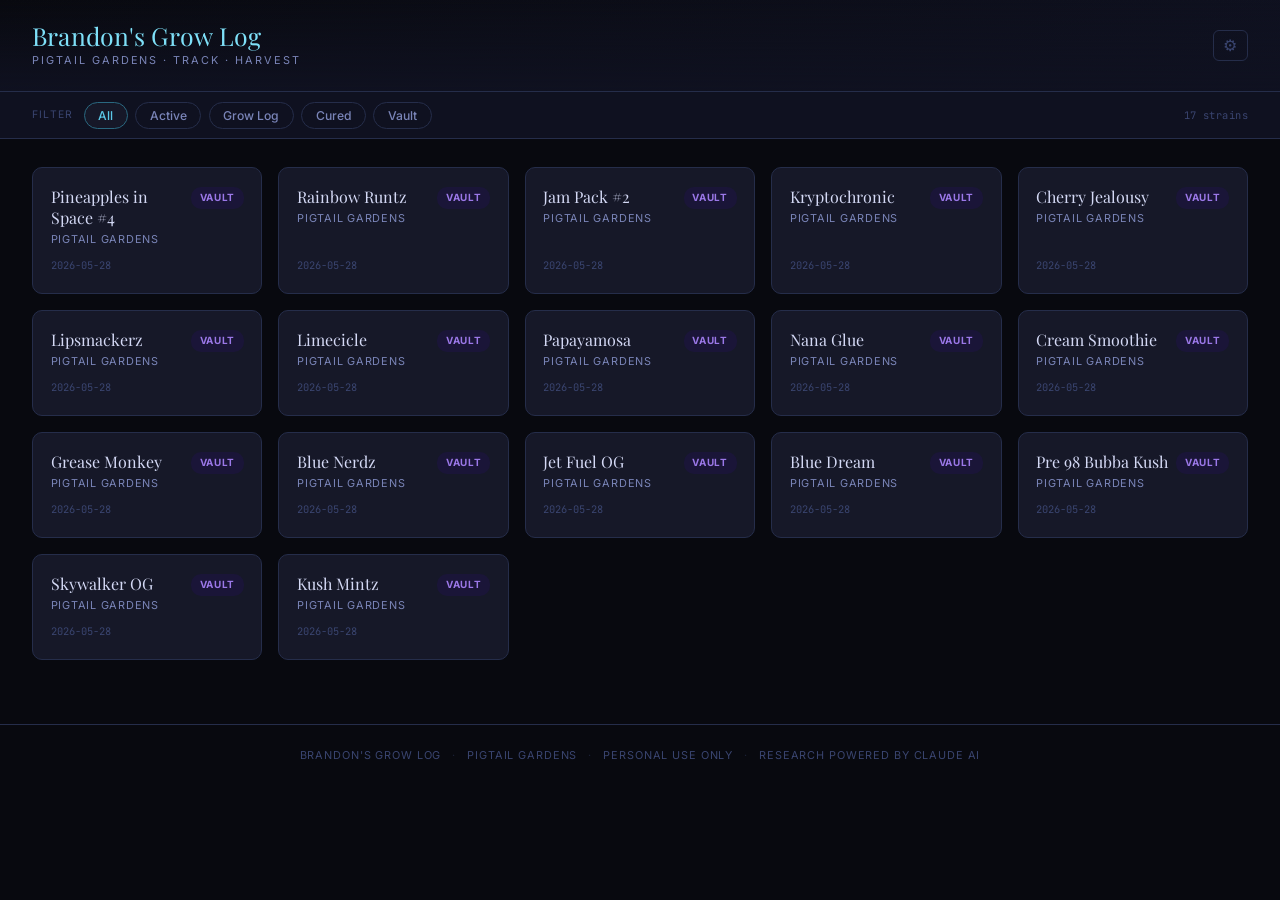
==== commit 32c08059: "Brandon's Grow Log: indigo theme, 17 Pigtail Gardens strains" ====
--- a/index.html
+++ b/index.html
@@ -3,26 +3,26 @@
 <head>
   <meta charset="UTF-8">
   <meta name="viewport" content="width=device-width, initial-scale=1.0">
-  <title>Captain's Terps Grows</title>
+  <title>Brandon's Grow Log</title>
   <link rel="preconnect" href="https://fonts.googleapis.com">
   <link href="https://fonts.googleapis.com/css2?family=Playfair+Display:ital,wght@0,400;0,600;0,700;1,400&family=Inter:wght@300;400;500;600&family=JetBrains+Mono:wght@400;500&display=swap" rel="stylesheet">
   <style>
     *, *::before, *::after { box-sizing: border-box; margin: 0; padding: 0; }
     :root {
-      --bg:#0c0a07; --surface:#161310; --card:#1e1a14; --card-hover:#27221a;
-      --border:#332c22; --border-hi:#4a4030;
-      --text:#ecdfc4; --muted:#9e8c68; --faint:#5e5038;
-      --gold:#c8a44c; --gold-hi:#e0be70; --gold-dim:#7a6228;
+      --bg:#08090f; --surface:#0f1120; --card:#161828; --card-hover:#1e2236;
+      --border:#252d4a; --border-hi:#3a4570;
+      --text:#d4d9f5; --muted:#7a85b8; --faint:#3a4570;
+      --gold:#5bc8e8; --gold-hi:#7ee0f8; --gold-dim:#2a6880;
       --green:#5c8050; --green-hi:#78a868;
-      --cured-bg:#1a2c08;   --cured-fg:#a8cc48;
+      --cured-bg:#082c18;   --cured-fg:#a8cc48;
       --growlog-bg:#2c1e06; --growlog-fg:#e0a030;
-      --active-bg:#082c18;  --active-fg:#38c868;
-      --vault-bg:#221a0e;   --vault-fg:#c09660;
+      --active-bg:#082018;  --active-fg:#38c868;
+      --vault-bg:#1a1538;   --vault-fg:#9b78e8;
     }
     html { scroll-behavior: smooth; }
     body { background:var(--bg); color:var(--text); font-family:'Inter',sans-serif; font-size:15px; line-height:1.6; min-height:100vh; }
 
-    header { background:linear-gradient(180deg,#09070400 0%,var(--surface) 100%),linear-gradient(135deg,#0c0905 0%,#1a1410 100%); border-bottom:1px solid var(--border); padding:1.4rem 2rem; display:flex; align-items:center; justify-content:space-between; position:sticky; top:0; z-index:100; }
+    header { background:linear-gradient(180deg,#08090f00 0%,var(--surface) 100%),linear-gradient(135deg,#08090f 0%,#0f1120 100%); border-bottom:1px solid var(--border); padding:1.4rem 2rem; display:flex; align-items:center; justify-content:space-between; position:sticky; top:0; z-index:100; }
     .brand { display:flex; flex-direction:column; gap:2px; }
     .brand-name { font-family:'Playfair Display',serif; font-size:1.55rem; color:var(--gold-hi); letter-spacing:.01em; line-height:1.1; }
     .brand-tagline { font-size:.68rem; color:var(--muted); letter-spacing:.18em; text-transform:uppercase; }
@@ -36,7 +36,7 @@
     .btn-icon { background:transparent; border:1px solid var(--border); color:var(--faint); border-radius:6px; padding:.4rem .6rem; cursor:pointer; font-size:1rem; line-height:1; transition:all .15s; }
     .btn-icon:hover { border-color:var(--gold-dim); color:var(--gold); }
     .btn-generate { padding:.7rem 1.6rem; background:linear-gradient(135deg,var(--gold-dim),var(--gold)); color:#0c0a07; border:none; border-radius:8px; font-size:.88rem; font-weight:600; cursor:pointer; font-family:'Inter',sans-serif; transition:all .2s ease; display:inline-flex; align-items:center; gap:.5rem; }
-    .btn-generate:hover { transform:translateY(-1px); box-shadow:0 6px 20px rgba(200,164,76,.3); }
+    .btn-generate:hover { transform:translateY(-1px); box-shadow:0 6px 20px rgba(91,200,232,.3); }
     .btn-generate:disabled { opacity:.55; cursor:not-allowed; transform:none; box-shadow:none; }
 
     .filter-bar { background:var(--surface); border-bottom:1px solid var(--border); padding:.6rem 2rem; display:flex; gap:.45rem; align-items:center; overflow-x:auto; }
@@ -161,8 +161,8 @@
 
 <header>
   <div class="brand">
-    <div class="brand-name">Captain's Terps Grows</div>
-    <div class="brand-tagline">Craft &middot; Solventless &middot; Living</div>
+    <div class="brand-name">Brandon's Grow Log</div>
+    <div class="brand-tagline">Pigtail Gardens &middot; Track &middot; Harvest</div>
   </div>
   <div class="header-actions">
     <button class="btn-icon" id="key-indicator" onclick="openSettings()" title="API Key Settings">&#9881;</button>
@@ -251,26 +251,35 @@
 
 <footer>
   <div class="footer-text">
-    Captain's Terps Grows <span class="sep">&middot;</span> MN Legal <span class="sep">&middot;</span> Personal Use Only <span class="sep">&middot;</span> Research powered by Claude AI
+    Brandon's Grow Log <span class="sep">&middot;</span> Pigtail Gardens <span class="sep">&middot;</span> Personal Use Only <span class="sep">&middot;</span> Research powered by Claude AI
   </div>
 </footer>
 
 <script>
 'use strict';
 
-const LS_STRAINS  = 'ctg_strains';
-const LS_RESEARCH = 'ctg_research';
-const LS_APIKEY   = 'ctg_apikey';
+const LS_STRAINS  = 'bgl_strains';
+const LS_RESEARCH = 'bgl_research';
+const LS_APIKEY   = 'bgl_apikey';
 
 const DEFAULT_STRAINS = [
-  { id:'ocifer',               name:'Ocifer',               breeder:'Brothers Grimm',  status:'Vault',    notes:'',                               added:'2026-05-27' },
-  { id:'pasture-bedtime',      name:'Pasture Bedtime',      breeder:'Solfire Gardens', status:'Vault',    notes:'',                               added:'2026-05-27' },
-  { id:'mind-flayer-s1',       name:'Mind Flayer S1',       breeder:'Solfire Gardens', status:'Vault',    notes:'',                               added:'2026-05-27' },
-  { id:'strawn-johnson',       name:'Strawn Johnson',       breeder:'Solfire Gardens', status:'Vault',    notes:'',                               added:'2026-05-27' },
-  { id:'mandarin-cookies-v3',  name:'Mandarin Cookies V3',  breeder:'Ethos Genetics',  status:'Vault',    notes:'',                               added:'2026-05-27' },
-  { id:'cotton-candy-cookies', name:'Cotton Candy Cookies', breeder:'Ethos Genetics',  status:'Vault',    notes:'Cross: Grape x Mandarin Cookies', added:'2026-05-27' },
-  { id:'spicy-guava',          name:'Spicy Guava',          breeder:'Elev8 Seeds',     status:'Vault',    notes:'',                               added:'2026-05-27' },
-  { id:'blueberry-pie',        name:'Blueberry Pie',        breeder:'Elev8 Seeds',     status:'Vault',    notes:'',                               added:'2026-05-27' },
+  { id:'pineapples-in-space-4', name:'Pineapples in Space #4', breeder:'Pigtail Gardens', status:'Vault', notes:'', added:'2026-05-28' },
+  { id:'rainbow-runtz',         name:'Rainbow Runtz',          breeder:'Pigtail Gardens', status:'Vault', notes:'', added:'2026-05-28' },
+  { id:'jam-pack-2',            name:'Jam Pack #2',            breeder:'Pigtail Gardens', status:'Vault', notes:'', added:'2026-05-28' },
+  { id:'kryptochronic',         name:'Kryptochronic',          breeder:'Pigtail Gardens', status:'Vault', notes:'', added:'2026-05-28' },
+  { id:'cherry-jealousy',       name:'Cherry Jealousy',        breeder:'Pigtail Gardens', status:'Vault', notes:'', added:'2026-05-28' },
+  { id:'lipsmackerz',           name:'Lipsmackerz',            breeder:'Pigtail Gardens', status:'Vault', notes:'', added:'2026-05-28' },
+  { id:'limecicle',             name:'Limecicle',              breeder:'Pigtail Gardens', status:'Vault', notes:'', added:'2026-05-28' },
+  { id:'papayamosa',            name:'Papayamosa',             breeder:'Pigtail Gardens', status:'Vault', notes:'', added:'2026-05-28' },
+  { id:'nana-glue',             name:'Nana Glue',              breeder:'Pigtail Gardens', status:'Vault', notes:'', added:'2026-05-28' },
+  { id:'cream-smoothie',        name:'Cream Smoothie',         breeder:'Pigtail Gardens', status:'Vault', notes:'', added:'2026-05-28' },
+  { id:'grease-monkey',         name:'Grease Monkey',          breeder:'Pigtail Gardens', status:'Vault', notes:'', added:'2026-05-28' },
+  { id:'blue-nerdz',            name:'Blue Nerdz',             breeder:'Pigtail Gardens', status:'Vault', notes:'', added:'2026-05-28' },
+  { id:'jet-fuel-og',           name:'Jet Fuel OG',            breeder:'Pigtail Gardens', status:'Vault', notes:'', added:'2026-05-28' },
+  { id:'blue-dream',            name:'Blue Dream',             breeder:'Pigtail Gardens', status:'Vault', notes:'', added:'2026-05-28' },
+  { id:'pre-98-bubba-kush',     name:'Pre 98 Bubba Kush',      breeder:'Pigtail Gardens', status:'Vault', notes:'', added:'2026-05-28' },
+  { id:'skywalker-og',          name:'Skywalker OG',           breeder:'Pigtail Gardens', status:'Vault', notes:'', added:'2026-05-28' },
+  { id:'kush-mintz',            name:'Kush Mintz',             breeder:'Pigtail Gardens', status:'Vault', notes:'', added:'2026-05-28' },
 ];
 
 const MOODS = [
@@ -295,122 +304,12 @@
 function saveResearch() { localStorage.setItem(LS_RESEARCH, JSON.stringify(researchCache)); }
 function getApiKey()    { return localStorage.getItem(LS_APIKEY) || ''; }
 
-const DEFAULT_RESEARCH = {
-  "ocifer": {
-    "lineage": "Ocifer is a Brothers Grimm Seeds (MrSoul) creation rooted in their iconic Cinderella 99 foundation, likely crossed with complementary sativa-leaning genetics to enhance vigor and terpene expression. Brothers Grimm, the legendary 1990s Amsterdam-era breeding house, is celebrated for producing clear-headed, cerebral cultivars with old-school energy and modern potency.",
-    "misc": "THC typically runs 22–26%, producing tight, resinous calyxes with light sage-green coloration and amber pistils. Best suited for daytime and early evening use. Brothers Grimm releases command a devoted following among connoisseurs seeking sativa energy with contemporary potency.",
-    "terpene_profile": "Terpinolene dominates with a fresh, floral-herbaceous character, complemented by myrcene providing an earthy base and pinene adding bright forest-pine notes. Together they produce a lively aromatic profile that intensifies through late flower and early cure.",
-    "aroma": "Sharp pine and fresh citrus on the nose with a soft floral sweetness — reminiscent of a mountain meadow after rain.",
-    "effects": "Onset is rapid and cerebral, arriving within minutes as a clear-headed, energizing rush of focus and creative thought. Leans decidedly sativa — uplifting and sociable with minimal body sedation. Duration runs 2–3 hours before tapering gently.",
-    "therapeutic": "Depression, fatigue, ADHD, creative blocks, social anxiety",
-    "negative": "Dry mouth, dry eyes, occasional paranoia at high doses",
-    "grow_notes": "Ocifer stretches considerably in early flower — expect 75–100% height increase over the first 3 weeks of 12/12. Flowering time is 60–65 days with an open, airy structure that benefits from aggressive topping or ScrOG to maximize light penetration. Prefers 68–78°F with VPD around 1.0–1.2 kPa in late flower. Trichomes turn milky with sparse amber at peak harvest.",
-    "rosin_extraction": "The terpinolene-dominant profile makes Ocifer a standout for fresh-frozen live rosin — terpene expression is exceptional when processed immediately after harvest. Expect IWHE yields of 12–18% on quality material. Press at 170–180°F for a clear, golden-amber product. Wash water at 34–36°F with two 15-minute agitation cycles produces the cleanest material.",
-    "mood_ratings": {"wind_down":3,"anxiety_relief":5,"lift_up":9,"get_creative":8,"get_social":7,"pain_body":3,"just_happy":7,"aphrodisiac":4},
-    "generated_at": "2026-05-28T00:00:00.000Z"
-  },
-  "pasture-bedtime": {
-    "lineage": "Pasture Bedtime is a Solfire Gardens creation by Tad Hudson, built on a foundation of potent indica genetics — likely a cross of their in-house OG or Afghani fire cuts with exotic fruity strains. Solfire Gardens is celebrated for pursuing heavily resinous, terpene-forward cultivars engineered for powerful sedating effects and solventless extraction performance.",
-    "misc": "THC typically lands in the 24–28% range with substantial trichome coverage and dense, calyx-heavy flower that presents deep green with purple hues under cooler temps. Best reserved for late evening use due to its profoundly sedating nature. Highly sought after among hash makers and extract artists for exceptional melt quality.",
-    "terpene_profile": "Myrcene leads heavily, responsible for the deep body-lock effect, followed by caryophyllene (spicy, peppery) and linalool (floral, lavender). This trio works synergistically to produce profound physical relaxation and mild analgesic properties. Terpene expression peaks 2–3 weeks into cure.",
-    "aroma": "Rich, dank earth with a sweet floral lavender undercurrent and a hint of ripe tropical fruit — deeply calming and complex on the nose.",
-    "effects": "Effects arrive slowly — a gentle cerebral warmth within 10–15 minutes that quickly descends into heavy full-body relaxation. Profoundly sedating, often leading to sleep within 1–2 hours. Best suited for managing insomnia, chronic pain, or deep anxiety relief at end of day.",
-    "therapeutic": "Insomnia, chronic pain, anxiety, muscle spasms, PTSD",
-    "negative": "Heavy couch-lock, dry mouth, dry eyes, morning grogginess at high doses",
-    "grow_notes": "Compact indica structure with moderate stretch (40–60%) in early flower. Flowering runs 63–70 days with tight internode spacing — LST and lollipopping are recommended to improve airflow and reduce humidity-related issues in the dense canopy. Thrives at 65–75°F with 45–55% RH in late flower. Purple coloration develops reliably when nighttime temps drop below 62°F in week 7+.",
-    "rosin_extraction": "Pasture Bedtime is exceptional for solventless extraction — dense trichome coverage and high myrcene content make it one of Solfire's top rosin performers. IWHE yields run 18–25% on fresh-frozen material. Press at 160–170°F with low pressure for a creamy, light-amber live rosin. Use ice-cold wash water (33–35°F) and limit agitation to 3–5 minutes per cycle for 6-star-quality heads.",
-    "mood_ratings": {"wind_down":10,"anxiety_relief":8,"lift_up":2,"get_creative":2,"get_social":2,"pain_body":9,"just_happy":5,"aphrodisiac":3},
-    "generated_at": "2026-05-28T00:00:00.000Z"
-  },
-  "mind-flayer-s1": {
-    "lineage": "Mind Flayer S1 is a self-pollinated (S1) feminized version of Solfire Gardens' original Mind Flayer — a heavily indica-dominant hybrid with roots in powerful OG Kush and exotic fruit genetics. S1 breeding preserves the elite phenotype's genetic expression while producing all-female seeds accessible to home cultivators without running males.",
-    "misc": "Expect THC in the 26–30% range with extraordinary resin production. Buds are compact and extremely frosty with deep green and occasional purple coloration. Mind Flayer has become a Solfire flagship and is highly revered in the solventless extract community for its exceptional melt quality and robust terpene retention through cure.",
-    "terpene_profile": "Caryophyllene dominates with a sharp, spicy backbone complemented by myrcene and limonene. This creates a complex profile that is simultaneously dank, peppery, and subtly citrusy — an aggressive and unmistakable expression. Terpene intensity maintains well for 3–6 months post-harvest with proper cure.",
-    "aroma": "Fuel and black pepper on first encounter, followed by dark fruit and damp earth — pungent, complex, and unmistakably dank.",
-    "effects": "Mind Flayer hits hard and fast — a crushing indica experience with immediate body heaviness and warm euphoric mental haze. Cerebral activity slows considerably while physical tension dissolves completely. Long-lasting, often 3–4 hours of sustained deep effect.",
-    "therapeutic": "Severe pain, insomnia, PTSD, appetite stimulation, nausea",
-    "negative": "Couch-lock, dry mouth, dry eyes, strong sedation — not recommended for first-time users",
-    "grow_notes": "Moderate stretch with a bushy, wide-spreading structure. Flowering time is 65–70 days. Heavy lateral branching responds extremely well to topping and ScrOG — multiple tops create an even canopy with many large cola sites. Keep humidity below 50% in late flower to protect dense buds. VPD 1.3–1.7 kPa in weeks 6–8. Flush 10–14 days before harvest for optimal terpene expression.",
-    "rosin_extraction": "One of the most revered strains in the solventless community. IWHE yields on fresh-frozen flower average 20–28%, with full-melt 6-star heads achievable under optimal conditions. Press at 160–165°F for a dark, terpy live rosin with exceptional flavor. The high caryophyllene produces a uniquely spicy rosin that stands apart from typical fruity profiles.",
-    "mood_ratings": {"wind_down":9,"anxiety_relief":7,"lift_up":2,"get_creative":3,"get_social":2,"pain_body":10,"just_happy":5,"aphrodisiac":4},
-    "generated_at": "2026-05-28T00:00:00.000Z"
-  },
-  "strawn-johnson": {
-    "lineage": "Strawn Johnson is a Solfire Gardens hybrid combining fire genetics from Tad Hudson's carefully curated library — likely a cross involving potent OG or Kush heritage with complementary exotic genetics selected for terpene complexity and resin density. Solfire consistently prioritizes maximum resin production and layered aromatic profiles across their catalog.",
-    "misc": "THC typically 24–28%, with dense, compact flowers coated in milky-white trichomes and a moderate calyx-to-leaf ratio. Best used as an evening strain due to its relaxing, stress-melting character. Solfire cultivars are highly regarded among Pacific Northwest extract artists for their consistent solventless performance.",
-    "terpene_profile": "Myrcene and caryophyllene lead with an earthy, spicy backbone, supported by humulene (herbal, hoppy) and ocimene (sweet, floral). The profile shifts from deeply herbal and earthy in early flower to sweeter and more complex deep into cure — multilayered and evolving.",
-    "aroma": "Damp forest floor with subtle sweetness — a rich herbal earthiness reminiscent of aged wood and fresh soil after rain with a faint spicy finish.",
-    "effects": "A balanced hybrid experience starting with a gentle cerebral lift and creative openness, transitioning into full-body relaxation within 30–45 minutes. Sociable and clear-headed in moderate doses, more sedating at higher quantities. Versatile daytime-to-evening strain lasting 2–3 hours.",
-    "therapeutic": "Stress, anxiety, mild pain, muscle tension, mood disorders",
-    "negative": "Dry mouth, dry eyes, mild paranoia at high doses",
-    "grow_notes": "Medium stretch with strong lateral branching. Flowering time is 63–68 days. Responds well to topping and light defoliation. Prefers consistent temperatures of 70–78°F with moderate humidity (50–55%) in early flower dropping to 40–50% in late flower. VPD 1.0–1.4 kPa. Harvest when 20–30% of trichomes show amber for optimal effect profile.",
-    "rosin_extraction": "Reliable solventless performer with consistent IWHE yields of 14–20% on fresh-frozen material. The myrcene-rich profile translates well into a smooth, earthy live rosin with good melt quality. Press at 170–180°F for a golden-amber product. Best processed within 72 hours of harvest to preserve maximum terpene expression.",
-    "mood_ratings": {"wind_down":7,"anxiety_relief":8,"lift_up":5,"get_creative":5,"get_social":6,"pain_body":6,"just_happy":7,"aphrodisiac":4},
-    "generated_at": "2026-05-28T00:00:00.000Z"
-  },
-  "mandarin-cookies-v3": {
-    "lineage": "Mandarin Cookies V3 is Ethos Genetics' third-generation phenotype selection of their landmark Mandarin Cookies line — a cross of Mandarin Sunset (Orange Skunk x OGKB) x Forum Cut Girl Scout Cookies. V3 represents refined selection pressure for increased terpene production, improved structure, and enhanced rosin yield compared to earlier releases.",
-    "misc": "THC typically runs 26–30%, making this one of Ethos' most potent offerings. Buds are dense and medium-sized with exceptional trichome coverage extending into the sugar leaves. The citrus-cookie terpene profile is immediately recognizable at any stage. Widely regarded as one of the top solventless extraction cultivars available to home growers.",
-    "terpene_profile": "Limonene leads prominently with a burst of bright mandarin-orange citrus, followed by caryophyllene (spicy, woody) and myrcene (earthy). Secondary linalool and bisabolol add a smooth floral backdrop that softens the profile on exhale. Expression peaks at week 8 and maintains through extended cure.",
-    "aroma": "Mandarin orange zest with warm cookie dough and a whisper of spice — bright, sweet, and instantly recognizable.",
-    "effects": "Effects begin with a rush of uplifting euphoria and mental clarity, giving way to a warm, comfortable body buzz that promotes relaxation without heavy sedation. Versatile for daytime creative work or evening unwinding. Effects last 2–3 hours with a smooth, gentle descent.",
-    "therapeutic": "Depression, anxiety, chronic pain, fatigue, nausea",
-    "negative": "Dry mouth, dry eyes, occasional headache at very high doses",
-    "grow_notes": "Moderate stretch (60–80%) with a Christmas-tree structure that fills out beautifully under ScrOG. Flowering time is 63–68 days. Heavy feeder — responds to full nutrient programs with generous calcium and magnesium in mid-flower. Prefers 72–80°F with VPD 1.1–1.5 kPa in late flower. Harvest around day 63–65 for the best terpene-to-potency balance.",
-    "rosin_extraction": "Mandarin Cookies V3 is a benchmark rosin cultivar — extremely high trichome density and exceptional terpene-to-resin ratio produce outstanding solventless yields. Fresh-frozen IWHE averages 22–30%. Press at 165–175°F with medium-low pressure for bright, golden translucent live rosin with outstanding citrus aroma. Wash water at 33–35°F with two 8-minute agitation cycles produces top-shelf 6-star material.",
-    "mood_ratings": {"wind_down":5,"anxiety_relief":7,"lift_up":8,"get_creative":8,"get_social":7,"pain_body":5,"just_happy":9,"aphrodisiac":6},
-    "generated_at": "2026-05-28T00:00:00.000Z"
-  },
-  "cotton-candy-cookies": {
-    "lineage": "Cotton Candy Cookies is an Ethos Genetics creation crossing a Grape-lineage cultivar (Grape Ape or Grape Stomper descent) with their flagship Mandarin Cookies (Mandarin Sunset x Forum GSC). The pairing combines the sweet grape-candy terpenes of the Grape parent with the citrus-cookie complexity of Mandarin Cookies to produce a distinctly dessert-forward hybrid.",
-    "misc": "THC runs 24–28% with excellent bag appeal — deep purple and green flowers under a thick blanket of crystal trichomes. The candy-grape aroma is exceptionally sweet and pungent. Popular among concentrate consumers for a dessert-like terpene profile that translates beautifully into live rosin with candy-like sweetness.",
-    "terpene_profile": "Myrcene and limonene co-dominate in a rich fruity-sweet profile, with caryophyllene adding spice and structural depth. Secondary geraniol and linalool contribute a floral, rose-like sweetness that makes this strain exceptionally aromatic. The profile intensifies significantly with 3–6 weeks of proper cure.",
-    "aroma": "Sweet grape candy and tangerine with a rich, doughy cookie finish — like a dessert counter in concentrated form.",
-    "effects": "A pleasant hybrid experience starting with mood-lifting, giggly euphoria followed by gentle body relaxation. Social, cheerful, and moderately sedating — perfect for creative sessions, social gatherings, or unwinding after work. Duration 2–2.5 hours.",
-    "therapeutic": "Depression, stress, mild anxiety, appetite stimulation",
-    "negative": "Dry mouth, dry eyes, mild couch-lock at higher doses",
-    "grow_notes": "Medium stretch with dense, heavily frosted flowers. Flowering time is 63–70 days. The Grape genetics contribute purple coloration when nighttime temperatures drop below 65°F in the final 2 weeks. Moderate feeder preferring slightly lower EC in late flower. VPD 1.0–1.4 kPa. ScrOG or multi-topping recommended to maximize the naturally bushy structure.",
-    "rosin_extraction": "Cotton Candy Cookies produces an exceptionally aromatic live rosin driven by its geraniol and linalool content. IWHE yields range 18–24% on fresh-frozen material. The resulting rosin is often pale amber or lightly pink in color with a sweet candy-like aroma that makes it a crowd favorite at any table. Press at 165–175°F. Avoid over-agitation during wash to preserve delicate terpene compounds.",
-    "mood_ratings": {"wind_down":6,"anxiety_relief":6,"lift_up":7,"get_creative":6,"get_social":8,"pain_body":4,"just_happy":9,"aphrodisiac":7},
-    "generated_at": "2026-05-28T00:00:00.000Z"
-  },
-  "spicy-guava": {
-    "lineage": "Spicy Guava by Elev8 Seeds combines tropical guava-forward genetics — likely from Cookies Fam's Guava Gelato lineage or a similar fruity exotic — with a spice-forward cultivar to create a uniquely contrasting terpene profile. Elev8 Seeds specializes in terpene-expressive, resin-heavy hybrids that stand out in a crowded market through distinct flavor identities.",
-    "misc": "THC typically 22–26%, with medium-to-large dense flowers exhibiting excellent trichome coverage. The spicy-tropical terpene combination is distinctive and immediately identifiable. Best enjoyed mid-afternoon to evening. Elev8 strains are gaining recognition in the Pacific Northwest solventless community for consistent resin quality and unique aromatic expression.",
-    "terpene_profile": "Ocimene (sweet, tropical) and beta-caryophyllene (spicy, peppery) co-dominate in a striking aromatic contrast that gives this cultivar its name. Myrcene supports with grounding earthiness while nerolidol adds woody tropical depth. The spice-meets-tropical profile is unusual and highly sought after by terpene enthusiasts.",
-    "aroma": "Fresh guava and passion fruit with a sharp, peppery spice finish — tropical and exotic with an unexpected kick.",
-    "effects": "Uplifting and euphoric initially, with a tropical wave of cerebral brightness that transitions into relaxed sociability. Body effects are moderate — comfortable and tension-relieving without heavy sedation. Excellent daytime-to-evening hybrid lasting 2–3 hours.",
-    "therapeutic": "Stress, mild depression, fatigue, social anxiety, appetite",
-    "negative": "Dry mouth, dry eyes, slight restlessness at high doses",
-    "grow_notes": "Moderate stretch with an open structure that benefits from topping and LST. Flowering time is 60–65 days. The tropical genetics express best terpene profiles in slightly warmer environments — 74–80°F in late flower. VPD 1.0–1.3 kPa. Medium feeder with good phosphorus and potassium support in weeks 5–7. Trichomes develop a golden hue at full maturity.",
-    "rosin_extraction": "The ocimene-forward profile makes Spicy Guava particularly interesting for live rosin — fresh-frozen material retains the tropical terpene signature exceptionally well. IWHE yields average 14–20%. Press at 175–185°F for a golden translucent rosin with an intensely tropical aroma. The spicy caryophyllene adds a distinctive character to the finished product that sets it apart from conventional fruity rosins.",
-    "mood_ratings": {"wind_down":5,"anxiety_relief":6,"lift_up":8,"get_creative":7,"get_social":8,"pain_body":4,"just_happy":8,"aphrodisiac":6},
-    "generated_at": "2026-05-28T00:00:00.000Z"
-  },
-  "blueberry-pie": {
-    "lineage": "Blueberry Pie by Elev8 Seeds crosses classic DJ Short Blueberry genetics (or a Blueberry descendant) with a Cookies-family pie cultivar — likely Animal Cookies or Cherry Pie. The pairing combines the iconic berry terpenes of the Blueberry lineage with the rich baked-dough complexity of the Cookies family for an authentically dessert-forward hybrid.",
-    "misc": "THC runs 22–26%, producing medium-to-large flowers with excellent density and beautiful blue-purple coloration under cool temps. The blueberry aroma is authentic and powerful even at distance. A comfort strain ideal for evening relaxation. Blueberry Pie has built a loyal following among berry-terpene enthusiasts who prize the authentic DJ Short lineage expression.",
-    "terpene_profile": "Myrcene dominates with a rich earthy-fruity base, followed by ocimene (sweet, berry) and linalool (floral, lavender). Secondary caryophyllene adds gentle spice that balances the sweetness. The profile is deeply aromatic and richly layered, developing significant complexity through 4–6 weeks of cure.",
-    "aroma": "Fresh blueberries and warm pie crust with a soft lavender sweetness — comforting, warm, and intensely fruity.",
-    "effects": "A deeply relaxing, comfort-inducing experience beginning with a gentle mood lift and wave of happiness, settling into full-body ease and warmth. Moderately sedating — excellent for evening use, creative reflection, or quiet social settings. Duration 2–3 hours.",
-    "therapeutic": "Stress, anxiety, insomnia, depression, chronic pain",
-    "negative": "Dry mouth, dry eyes, couch-lock tendency at higher doses",
-    "grow_notes": "Compact indica-dominant structure with minimal stretch. Flowering time is 60–65 days. Purple and blue coloration develops readily when temps drop below 65°F in the final 2 weeks — exceptional bag appeal. Low-to-moderate feeder; avoid excess nitrogen in flower to preserve terpene quality. VPD 1.0–1.3 kPa. Harvest at mostly cloudy trichomes with 10–20% amber for peak relaxation effect.",
-    "rosin_extraction": "Blueberry Pie is a reliable solventless cultivar with IWHE yields averaging 15–22% on fresh-frozen material. The myrcene-linalool-forward profile produces a smooth, sweet live rosin with a distinctive blueberry character that holds beautifully through pressing. Press at 165–175°F for a light-to-medium amber product. The linalool content gives the rosin a uniquely floral, smooth finish on the palate.",
-    "mood_ratings": {"wind_down":8,"anxiety_relief":7,"lift_up":4,"get_creative":4,"get_social":5,"pain_body":7,"just_happy":8,"aphrodisiac":5},
-    "generated_at": "2026-05-28T00:00:00.000Z"
-  }
-};
 
 function init() {
   const saved = loadStrains();
   allStrains    = saved || JSON.parse(JSON.stringify(DEFAULT_STRAINS));
   researchCache = loadResearch();
   if (!saved) saveStrains();
-  if (Object.keys(researchCache).length === 0) {
-    researchCache = JSON.parse(JSON.stringify(DEFAULT_RESEARCH));
-    saveResearch();
-  }
   updateKeyIndicator();
   renderGrid();
 }
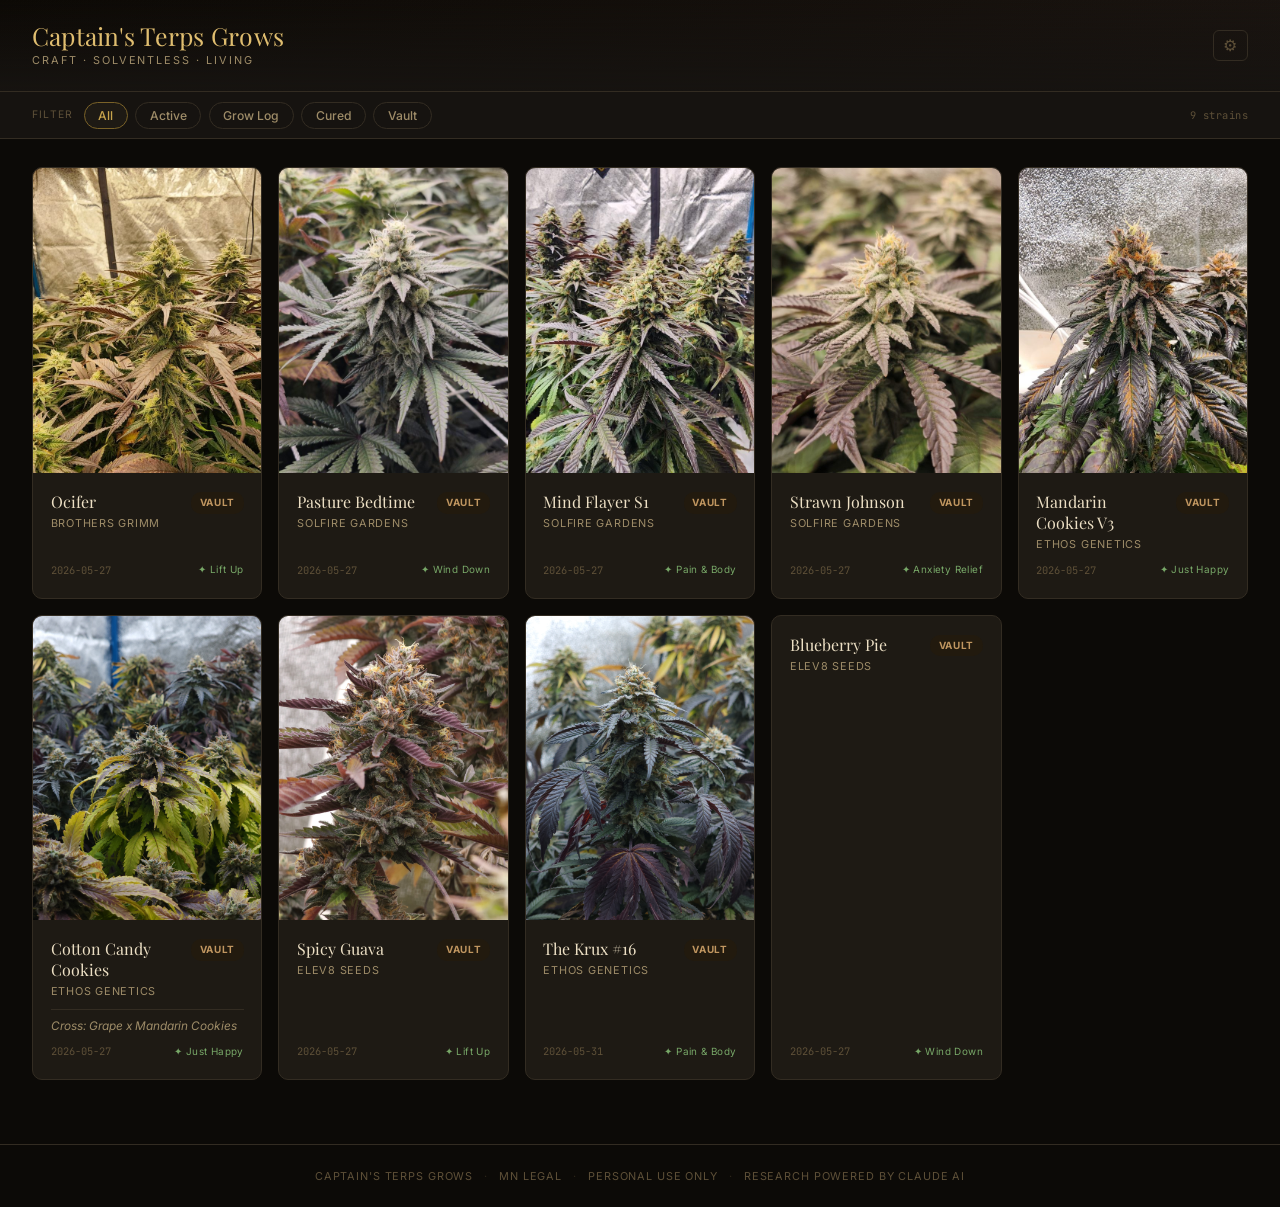
==== commit 9fe7a040: "Add The Krux #16 to DEFAULT_STRAINS and merge new strains into localStorage Fixes The Krux #16 not a" ====
--- a/index.html
+++ b/index.html
@@ -3,26 +3,26 @@
 <head>
   <meta charset="UTF-8">
   <meta name="viewport" content="width=device-width, initial-scale=1.0">
-  <title>Brandon's Grow Log</title>
+  <title>Captain's Terps Grows</title>
   <link rel="preconnect" href="https://fonts.googleapis.com">
   <link href="https://fonts.googleapis.com/css2?family=Playfair+Display:ital,wght@0,400;0,600;0,700;1,400&family=Inter:wght@300;400;500;600&family=JetBrains+Mono:wght@400;500&display=swap" rel="stylesheet">
   <style>
     *, *::before, *::after { box-sizing: border-box; margin: 0; padding: 0; }
     :root {
-      --bg:#08090f; --surface:#0f1120; --card:#161828; --card-hover:#1e2236;
-      --border:#252d4a; --border-hi:#3a4570;
-      --text:#d4d9f5; --muted:#7a85b8; --faint:#3a4570;
-      --gold:#5bc8e8; --gold-hi:#7ee0f8; --gold-dim:#2a6880;
+      --bg:#0c0a07; --surface:#161310; --card:#1e1a14; --card-hover:#27221a;
+      --border:#332c22; --border-hi:#4a4030;
+      --text:#ecdfc4; --muted:#9e8c68; --faint:#5e5038;
+      --gold:#c8a44c; --gold-hi:#e0be70; --gold-dim:#7a6228;
       --green:#5c8050; --green-hi:#78a868;
-      --cured-bg:#082c18;   --cured-fg:#a8cc48;
+      --cured-bg:#1a2c08;   --cured-fg:#a8cc48;
       --growlog-bg:#2c1e06; --growlog-fg:#e0a030;
-      --active-bg:#082018;  --active-fg:#38c868;
-      --vault-bg:#1a1538;   --vault-fg:#9b78e8;
+      --active-bg:#082c18;  --active-fg:#38c868;
+      --vault-bg:#221a0e;   --vault-fg:#c09660;
     }
     html { scroll-behavior: smooth; }
     body { background:var(--bg); color:var(--text); font-family:'Inter',sans-serif; font-size:15px; line-height:1.6; min-height:100vh; }
 
-    header { background:linear-gradient(180deg,#08090f00 0%,var(--surface) 100%),linear-gradient(135deg,#08090f 0%,#0f1120 100%); border-bottom:1px solid var(--border); padding:1.4rem 2rem; display:flex; align-items:center; justify-content:space-between; position:sticky; top:0; z-index:100; }
+    header { background:linear-gradient(180deg,#09070400 0%,var(--surface) 100%),linear-gradient(135deg,#0c0905 0%,#1a1410 100%); border-bottom:1px solid var(--border); padding:1.4rem 2rem; display:flex; align-items:center; justify-content:space-between; position:sticky; top:0; z-index:100; }
     .brand { display:flex; flex-direction:column; gap:2px; }
     .brand-name { font-family:'Playfair Display',serif; font-size:1.55rem; color:var(--gold-hi); letter-spacing:.01em; line-height:1.1; }
     .brand-tagline { font-size:.68rem; color:var(--muted); letter-spacing:.18em; text-transform:uppercase; }
@@ -36,7 +36,7 @@
     .btn-icon { background:transparent; border:1px solid var(--border); color:var(--faint); border-radius:6px; padding:.4rem .6rem; cursor:pointer; font-size:1rem; line-height:1; transition:all .15s; }
     .btn-icon:hover { border-color:var(--gold-dim); color:var(--gold); }
     .btn-generate { padding:.7rem 1.6rem; background:linear-gradient(135deg,var(--gold-dim),var(--gold)); color:#0c0a07; border:none; border-radius:8px; font-size:.88rem; font-weight:600; cursor:pointer; font-family:'Inter',sans-serif; transition:all .2s ease; display:inline-flex; align-items:center; gap:.5rem; }
-    .btn-generate:hover { transform:translateY(-1px); box-shadow:0 6px 20px rgba(91,200,232,.3); }
+    .btn-generate:hover { transform:translateY(-1px); box-shadow:0 6px 20px rgba(200,164,76,.3); }
     .btn-generate:disabled { opacity:.55; cursor:not-allowed; transform:none; box-shadow:none; }
 
     .filter-bar { background:var(--surface); border-bottom:1px solid var(--border); padding:.6rem 2rem; display:flex; gap:.45rem; align-items:center; overflow-x:auto; }
@@ -161,8 +161,8 @@
 
 <header>
   <div class="brand">
-    <div class="brand-name">Brandon's Grow Log</div>
-    <div class="brand-tagline">Pigtail Gardens &middot; Track &middot; Harvest</div>
+    <div class="brand-name">Captain's Terps Grows</div>
+    <div class="brand-tagline">Craft &middot; Solventless &middot; Living</div>
   </div>
   <div class="header-actions">
     <button class="btn-icon" id="key-indicator" onclick="openSettings()" title="API Key Settings">&#9881;</button>
@@ -251,35 +251,27 @@
 
 <footer>
   <div class="footer-text">
-    Brandon's Grow Log <span class="sep">&middot;</span> Pigtail Gardens <span class="sep">&middot;</span> Personal Use Only <span class="sep">&middot;</span> Research powered by Claude AI
+    Captain's Terps Grows <span class="sep">&middot;</span> MN Legal <span class="sep">&middot;</span> Personal Use Only <span class="sep">&middot;</span> Research powered by Claude AI
   </div>
 </footer>
 
 <script>
 'use strict';
 
-const LS_STRAINS  = 'bgl_strains';
-const LS_RESEARCH = 'bgl_research';
-const LS_APIKEY   = 'bgl_apikey';
+const LS_STRAINS  = 'ctg_strains';
+const LS_RESEARCH = 'ctg_research';
+const LS_APIKEY   = 'ctg_apikey';
 
 const DEFAULT_STRAINS = [
-  { id:'pineapples-in-space-4', name:'Pineapples in Space #4', breeder:'Pigtail Gardens', status:'Vault', notes:'', added:'2026-05-28' },
-  { id:'rainbow-runtz',         name:'Rainbow Runtz',          breeder:'Pigtail Gardens', status:'Vault', notes:'', added:'2026-05-28' },
-  { id:'jam-pack-2',            name:'Jam Pack #2',            breeder:'Pigtail Gardens', status:'Vault', notes:'', added:'2026-05-28' },
-  { id:'kryptochronic',         name:'Kryptochronic',          breeder:'Pigtail Gardens', status:'Vault', notes:'', added:'2026-05-28' },
-  { id:'cherry-jealousy',       name:'Cherry Jealousy',        breeder:'Pigtail Gardens', status:'Vault', notes:'', added:'2026-05-28' },
-  { id:'lipsmackerz',           name:'Lipsmackerz',            breeder:'Pigtail Gardens', status:'Vault', notes:'', added:'2026-05-28' },
-  { id:'limecicle',             name:'Limecicle',              breeder:'Pigtail Gardens', status:'Vault', notes:'', added:'2026-05-28' },
-  { id:'papayamosa',            name:'Papayamosa',             breeder:'Pigtail Gardens', status:'Vault', notes:'', added:'2026-05-28' },
-  { id:'nana-glue',             name:'Nana Glue',              breeder:'Pigtail Gardens', status:'Vault', notes:'', added:'2026-05-28' },
-  { id:'cream-smoothie',        name:'Cream Smoothie',         breeder:'Pigtail Gardens', status:'Vault', notes:'', added:'2026-05-28' },
-  { id:'grease-monkey',         name:'Grease Monkey',          breeder:'Pigtail Gardens', status:'Vault', notes:'', added:'2026-05-28' },
-  { id:'blue-nerdz',            name:'Blue Nerdz',             breeder:'Pigtail Gardens', status:'Vault', notes:'', added:'2026-05-28' },
-  { id:'jet-fuel-og',           name:'Jet Fuel OG',            breeder:'Pigtail Gardens', status:'Vault', notes:'', added:'2026-05-28' },
-  { id:'blue-dream',            name:'Blue Dream',             breeder:'Pigtail Gardens', status:'Vault', notes:'', added:'2026-05-28' },
-  { id:'pre-98-bubba-kush',     name:'Pre 98 Bubba Kush',      breeder:'Pigtail Gardens', status:'Vault', notes:'', added:'2026-05-28' },
-  { id:'skywalker-og',          name:'Skywalker OG',           breeder:'Pigtail Gardens', status:'Vault', notes:'', added:'2026-05-28' },
-  { id:'kush-mintz',            name:'Kush Mintz',             breeder:'Pigtail Gardens', status:'Vault', notes:'', added:'2026-05-28' },
+  { id:'ocifer',               name:'Ocifer',               breeder:'Brothers Grimm',  status:'Vault',    notes:'',                               added:'2026-05-27' },
+  { id:'pasture-bedtime',      name:'Pasture Bedtime',      breeder:'Solfire Gardens', status:'Vault',    notes:'',                               added:'2026-05-27' },
+  { id:'mind-flayer-s1',       name:'Mind Flayer S1',       breeder:'Solfire Gardens', status:'Vault',    notes:'',                               added:'2026-05-27' },
+  { id:'strawn-johnson',       name:'Strawn Johnson',       breeder:'Solfire Gardens', status:'Vault',    notes:'',                               added:'2026-05-27' },
+  { id:'mandarin-cookies-v3',  name:'Mandarin Cookies V3',  breeder:'Ethos Genetics',  status:'Vault',    notes:'',                               added:'2026-05-27' },
+  { id:'cotton-candy-cookies', name:'Cotton Candy Cookies', breeder:'Ethos Genetics',  status:'Vault',    notes:'Cross: Grape x Mandarin Cookies', added:'2026-05-27' },
+  { id:'spicy-guava',          name:'Spicy Guava',          breeder:'Elev8 Seeds',     status:'Vault',    notes:'',                               added:'2026-05-27' },
+  { id:'the-krux-16',          name:'The Krux #16',         breeder:'Ethos Genetics',  status:'Vault',    notes:'',                               added:'2026-05-31' },
+  { id:'blueberry-pie',        name:'Blueberry Pie',        breeder:'Elev8 Seeds',     status:'Vault',    notes:'',                               added:'2026-05-27' },
 ];
 
 const MOODS = [
@@ -304,12 +296,142 @@
 function saveResearch() { localStorage.setItem(LS_RESEARCH, JSON.stringify(researchCache)); }
 function getApiKey()    { return localStorage.getItem(LS_APIKEY) || ''; }
 
+const DEFAULT_RESEARCH = {
+  "ocifer": {
+    "lineage": "Ocifer is a Brothers Grimm Seeds (MrSoul) creation rooted in their iconic Cinderella 99 foundation, likely crossed with complementary sativa-leaning genetics to enhance vigor and terpene expression. Brothers Grimm, the legendary 1990s Amsterdam-era breeding house, is celebrated for producing clear-headed, cerebral cultivars with old-school energy and modern potency.",
+    "misc": "THC typically runs 22–26%, producing tight, resinous calyxes with light sage-green coloration and amber pistils. Best suited for daytime and early evening use. Brothers Grimm releases command a devoted following among connoisseurs seeking sativa energy with contemporary potency.",
+    "terpene_profile": "Terpinolene dominates with a fresh, floral-herbaceous character, complemented by myrcene providing an earthy base and pinene adding bright forest-pine notes. Together they produce a lively aromatic profile that intensifies through late flower and early cure.",
+    "aroma": "Sharp pine and fresh citrus on the nose with a soft floral sweetness — reminiscent of a mountain meadow after rain.",
+    "effects": "Onset is rapid and cerebral, arriving within minutes as a clear-headed, energizing rush of focus and creative thought. Leans decidedly sativa — uplifting and sociable with minimal body sedation. Duration runs 2–3 hours before tapering gently.",
+    "therapeutic": "Depression, fatigue, ADHD, creative blocks, social anxiety",
+    "negative": "Dry mouth, dry eyes, occasional paranoia at high doses",
+    "grow_notes": "Ocifer stretches considerably in early flower — expect 75–100% height increase over the first 3 weeks of 12/12. Flowering time is 60–65 days with an open, airy structure that benefits from aggressive topping or ScrOG to maximize light penetration. Prefers 68–78°F with VPD around 1.0–1.2 kPa in late flower. Trichomes turn milky with sparse amber at peak harvest.",
+    "rosin_extraction": "The terpinolene-dominant profile makes Ocifer a standout for fresh-frozen live rosin — terpene expression is exceptional when processed immediately after harvest. Expect IWHE yields of 12–18% on quality material. Press at 170–180°F for a clear, golden-amber product. Wash water at 34–36°F with two 15-minute agitation cycles produces the cleanest material.",
+    "mood_ratings": {"wind_down":3,"anxiety_relief":5,"lift_up":9,"get_creative":8,"get_social":7,"pain_body":3,"just_happy":7,"aphrodisiac":4},
+    "generated_at": "2026-05-28T00:00:00.000Z"
+  },
+  "pasture-bedtime": {
+    "lineage": "Pasture Bedtime is a Solfire Gardens creation by Tad Hudson, built on a foundation of potent indica genetics — likely a cross of their in-house OG or Afghani fire cuts with exotic fruity strains. Solfire Gardens is celebrated for pursuing heavily resinous, terpene-forward cultivars engineered for powerful sedating effects and solventless extraction performance.",
+    "misc": "THC typically lands in the 24–28% range with substantial trichome coverage and dense, calyx-heavy flower that presents deep green with purple hues under cooler temps. Best reserved for late evening use due to its profoundly sedating nature. Highly sought after among hash makers and extract artists for exceptional melt quality.",
+    "terpene_profile": "Myrcene leads heavily, responsible for the deep body-lock effect, followed by caryophyllene (spicy, peppery) and linalool (floral, lavender). This trio works synergistically to produce profound physical relaxation and mild analgesic properties. Terpene expression peaks 2–3 weeks into cure.",
+    "aroma": "Rich, dank earth with a sweet floral lavender undercurrent and a hint of ripe tropical fruit — deeply calming and complex on the nose.",
+    "effects": "Effects arrive slowly — a gentle cerebral warmth within 10–15 minutes that quickly descends into heavy full-body relaxation. Profoundly sedating, often leading to sleep within 1–2 hours. Best suited for managing insomnia, chronic pain, or deep anxiety relief at end of day.",
+    "therapeutic": "Insomnia, chronic pain, anxiety, muscle spasms, PTSD",
+    "negative": "Heavy couch-lock, dry mouth, dry eyes, morning grogginess at high doses",
+    "grow_notes": "Compact indica structure with moderate stretch (40–60%) in early flower. Flowering runs 63–70 days with tight internode spacing — LST and lollipopping are recommended to improve airflow and reduce humidity-related issues in the dense canopy. Thrives at 65–75°F with 45–55% RH in late flower. Purple coloration develops reliably when nighttime temps drop below 62°F in week 7+.",
+    "rosin_extraction": "Pasture Bedtime is exceptional for solventless extraction — dense trichome coverage and high myrcene content make it one of Solfire's top rosin performers. IWHE yields run 18–25% on fresh-frozen material. Press at 160–170°F with low pressure for a creamy, light-amber live rosin. Use ice-cold wash water (33–35°F) and limit agitation to 3–5 minutes per cycle for 6-star-quality heads.",
+    "mood_ratings": {"wind_down":10,"anxiety_relief":8,"lift_up":2,"get_creative":2,"get_social":2,"pain_body":9,"just_happy":5,"aphrodisiac":3},
+    "generated_at": "2026-05-28T00:00:00.000Z"
+  },
+  "mind-flayer-s1": {
+    "lineage": "Mind Flayer S1 is a self-pollinated (S1) feminized version of Solfire Gardens' original Mind Flayer — a heavily indica-dominant hybrid with roots in powerful OG Kush and exotic fruit genetics. S1 breeding preserves the elite phenotype's genetic expression while producing all-female seeds accessible to home cultivators without running males.",
+    "misc": "Expect THC in the 26–30% range with extraordinary resin production. Buds are compact and extremely frosty with deep green and occasional purple coloration. Mind Flayer has become a Solfire flagship and is highly revered in the solventless extract community for its exceptional melt quality and robust terpene retention through cure.",
+    "terpene_profile": "Caryophyllene dominates with a sharp, spicy backbone complemented by myrcene and limonene. This creates a complex profile that is simultaneously dank, peppery, and subtly citrusy — an aggressive and unmistakable expression. Terpene intensity maintains well for 3–6 months post-harvest with proper cure.",
+    "aroma": "Fuel and black pepper on first encounter, followed by dark fruit and damp earth — pungent, complex, and unmistakably dank.",
+    "effects": "Mind Flayer hits hard and fast — a crushing indica experience with immediate body heaviness and warm euphoric mental haze. Cerebral activity slows considerably while physical tension dissolves completely. Long-lasting, often 3–4 hours of sustained deep effect.",
+    "therapeutic": "Severe pain, insomnia, PTSD, appetite stimulation, nausea",
+    "negative": "Couch-lock, dry mouth, dry eyes, strong sedation — not recommended for first-time users",
+    "grow_notes": "Moderate stretch with a bushy, wide-spreading structure. Flowering time is 65–70 days. Heavy lateral branching responds extremely well to topping and ScrOG — multiple tops create an even canopy with many large cola sites. Keep humidity below 50% in late flower to protect dense buds. VPD 1.3–1.7 kPa in weeks 6–8. Flush 10–14 days before harvest for optimal terpene expression.",
+    "rosin_extraction": "One of the most revered strains in the solventless community. IWHE yields on fresh-frozen flower average 20–28%, with full-melt 6-star heads achievable under optimal conditions. Press at 160–165°F for a dark, terpy live rosin with exceptional flavor. The high caryophyllene produces a uniquely spicy rosin that stands apart from typical fruity profiles.",
+    "mood_ratings": {"wind_down":9,"anxiety_relief":7,"lift_up":2,"get_creative":3,"get_social":2,"pain_body":10,"just_happy":5,"aphrodisiac":4},
+    "generated_at": "2026-05-28T00:00:00.000Z"
+  },
+  "strawn-johnson": {
+    "lineage": "Strawn Johnson is a Solfire Gardens hybrid combining fire genetics from Tad Hudson's carefully curated library — likely a cross involving potent OG or Kush heritage with complementary exotic genetics selected for terpene complexity and resin density. Solfire consistently prioritizes maximum resin production and layered aromatic profiles across their catalog.",
+    "misc": "THC typically 24–28%, with dense, compact flowers coated in milky-white trichomes and a moderate calyx-to-leaf ratio. Best used as an evening strain due to its relaxing, stress-melting character. Solfire cultivars are highly regarded among Pacific Northwest extract artists for their consistent solventless performance.",
+    "terpene_profile": "Myrcene and caryophyllene lead with an earthy, spicy backbone, supported by humulene (herbal, hoppy) and ocimene (sweet, floral). The profile shifts from deeply herbal and earthy in early flower to sweeter and more complex deep into cure — multilayered and evolving.",
+    "aroma": "Damp forest floor with subtle sweetness — a rich herbal earthiness reminiscent of aged wood and fresh soil after rain with a faint spicy finish.",
+    "effects": "A balanced hybrid experience starting with a gentle cerebral lift and creative openness, transitioning into full-body relaxation within 30–45 minutes. Sociable and clear-headed in moderate doses, more sedating at higher quantities. Versatile daytime-to-evening strain lasting 2–3 hours.",
+    "therapeutic": "Stress, anxiety, mild pain, muscle tension, mood disorders",
+    "negative": "Dry mouth, dry eyes, mild paranoia at high doses",
+    "grow_notes": "Medium stretch with strong lateral branching. Flowering time is 63–68 days. Responds well to topping and light defoliation. Prefers consistent temperatures of 70–78°F with moderate humidity (50–55%) in early flower dropping to 40–50% in late flower. VPD 1.0–1.4 kPa. Harvest when 20–30% of trichomes show amber for optimal effect profile.",
+    "rosin_extraction": "Reliable solventless performer with consistent IWHE yields of 14–20% on fresh-frozen material. The myrcene-rich profile translates well into a smooth, earthy live rosin with good melt quality. Press at 170–180°F for a golden-amber product. Best processed within 72 hours of harvest to preserve maximum terpene expression.",
+    "mood_ratings": {"wind_down":7,"anxiety_relief":8,"lift_up":5,"get_creative":5,"get_social":6,"pain_body":6,"just_happy":7,"aphrodisiac":4},
+    "generated_at": "2026-05-28T00:00:00.000Z"
+  },
+  "mandarin-cookies-v3": {
+    "lineage": "Mandarin Cookies V3 is Ethos Genetics' third-generation phenotype selection of their landmark Mandarin Cookies line — a cross of Mandarin Sunset (Orange Skunk x OGKB) x Forum Cut Girl Scout Cookies. V3 represents refined selection pressure for increased terpene production, improved structure, and enhanced rosin yield compared to earlier releases.",
+    "misc": "THC typically runs 26–30%, making this one of Ethos' most potent offerings. Buds are dense and medium-sized with exceptional trichome coverage extending into the sugar leaves. The citrus-cookie terpene profile is immediately recognizable at any stage. Widely regarded as one of the top solventless extraction cultivars available to home growers.",
+    "terpene_profile": "Limonene leads prominently with a burst of bright mandarin-orange citrus, followed by caryophyllene (spicy, woody) and myrcene (earthy). Secondary linalool and bisabolol add a smooth floral backdrop that softens the profile on exhale. Expression peaks at week 8 and maintains through extended cure.",
+    "aroma": "Mandarin orange zest with warm cookie dough and a whisper of spice — bright, sweet, and instantly recognizable.",
+    "effects": "Effects begin with a rush of uplifting euphoria and mental clarity, giving way to a warm, comfortable body buzz that promotes relaxation without heavy sedation. Versatile for daytime creative work or evening unwinding. Effects last 2–3 hours with a smooth, gentle descent.",
+    "therapeutic": "Depression, anxiety, chronic pain, fatigue, nausea",
+    "negative": "Dry mouth, dry eyes, occasional headache at very high doses",
+    "grow_notes": "Moderate stretch (60–80%) with a Christmas-tree structure that fills out beautifully under ScrOG. Flowering time is 63–68 days. Heavy feeder — responds to full nutrient programs with generous calcium and magnesium in mid-flower. Prefers 72–80°F with VPD 1.1–1.5 kPa in late flower. Harvest around day 63–65 for the best terpene-to-potency balance.",
+    "rosin_extraction": "Mandarin Cookies V3 is a benchmark rosin cultivar — extremely high trichome density and exceptional terpene-to-resin ratio produce outstanding solventless yields. Fresh-frozen IWHE averages 22–30%. Press at 165–175°F with medium-low pressure for bright, golden translucent live rosin with outstanding citrus aroma. Wash water at 33–35°F with two 8-minute agitation cycles produces top-shelf 6-star material.",
+    "mood_ratings": {"wind_down":5,"anxiety_relief":7,"lift_up":8,"get_creative":8,"get_social":7,"pain_body":5,"just_happy":9,"aphrodisiac":6},
+    "generated_at": "2026-05-28T00:00:00.000Z"
+  },
+  "cotton-candy-cookies": {
+    "lineage": "Cotton Candy Cookies is an Ethos Genetics creation crossing a Grape-lineage cultivar (Grape Ape or Grape Stomper descent) with their flagship Mandarin Cookies (Mandarin Sunset x Forum GSC). The pairing combines the sweet grape-candy terpenes of the Grape parent with the citrus-cookie complexity of Mandarin Cookies to produce a distinctly dessert-forward hybrid.",
+    "misc": "THC runs 24–28% with excellent bag appeal — deep purple and green flowers under a thick blanket of crystal trichomes. The candy-grape aroma is exceptionally sweet and pungent. Popular among concentrate consumers for a dessert-like terpene profile that translates beautifully into live rosin with candy-like sweetness.",
+    "terpene_profile": "Myrcene and limonene co-dominate in a rich fruity-sweet profile, with caryophyllene adding spice and structural depth. Secondary geraniol and linalool contribute a floral, rose-like sweetness that makes this strain exceptionally aromatic. The profile intensifies significantly with 3–6 weeks of proper cure.",
+    "aroma": "Sweet grape candy and tangerine with a rich, doughy cookie finish — like a dessert counter in concentrated form.",
+    "effects": "A pleasant hybrid experience starting with mood-lifting, giggly euphoria followed by gentle body relaxation. Social, cheerful, and moderately sedating — perfect for creative sessions, social gatherings, or unwinding after work. Duration 2–2.5 hours.",
+    "therapeutic": "Depression, stress, mild anxiety, appetite stimulation",
+    "negative": "Dry mouth, dry eyes, mild couch-lock at higher doses",
+    "grow_notes": "Medium stretch with dense, heavily frosted flowers. Flowering time is 63–70 days. The Grape genetics contribute purple coloration when nighttime temperatures drop below 65°F in the final 2 weeks. Moderate feeder preferring slightly lower EC in late flower. VPD 1.0–1.4 kPa. ScrOG or multi-topping recommended to maximize the naturally bushy structure.",
+    "rosin_extraction": "Cotton Candy Cookies produces an exceptionally aromatic live rosin driven by its geraniol and linalool content. IWHE yields range 18–24% on fresh-frozen material. The resulting rosin is often pale amber or lightly pink in color with a sweet candy-like aroma that makes it a crowd favorite at any table. Press at 165–175°F. Avoid over-agitation during wash to preserve delicate terpene compounds.",
+    "mood_ratings": {"wind_down":6,"anxiety_relief":6,"lift_up":7,"get_creative":6,"get_social":8,"pain_body":4,"just_happy":9,"aphrodisiac":7},
+    "generated_at": "2026-05-28T00:00:00.000Z"
+  },
+  "spicy-guava": {
+    "lineage": "Spicy Guava by Elev8 Seeds combines tropical guava-forward genetics — likely from Cookies Fam's Guava Gelato lineage or a similar fruity exotic — with a spice-forward cultivar to create a uniquely contrasting terpene profile. Elev8 Seeds specializes in terpene-expressive, resin-heavy hybrids that stand out in a crowded market through distinct flavor identities.",
+    "misc": "THC typically 22–26%, with medium-to-large dense flowers exhibiting excellent trichome coverage. The spicy-tropical terpene combination is distinctive and immediately identifiable. Best enjoyed mid-afternoon to evening. Elev8 strains are gaining recognition in the Pacific Northwest solventless community for consistent resin quality and unique aromatic expression.",
+    "terpene_profile": "Ocimene (sweet, tropical) and beta-caryophyllene (spicy, peppery) co-dominate in a striking aromatic contrast that gives this cultivar its name. Myrcene supports with grounding earthiness while nerolidol adds woody tropical depth. The spice-meets-tropical profile is unusual and highly sought after by terpene enthusiasts.",
+    "aroma": "Fresh guava and passion fruit with a sharp, peppery spice finish — tropical and exotic with an unexpected kick.",
+    "effects": "Uplifting and euphoric initially, with a tropical wave of cerebral brightness that transitions into relaxed sociability. Body effects are moderate — comfortable and tension-relieving without heavy sedation. Excellent daytime-to-evening hybrid lasting 2–3 hours.",
+    "therapeutic": "Stress, mild depression, fatigue, social anxiety, appetite",
+    "negative": "Dry mouth, dry eyes, slight restlessness at high doses",
+    "grow_notes": "Moderate stretch with an open structure that benefits from topping and LST. Flowering time is 60–65 days. The tropical genetics express best terpene profiles in slightly warmer environments — 74–80°F in late flower. VPD 1.0–1.3 kPa. Medium feeder with good phosphorus and potassium support in weeks 5–7. Trichomes develop a golden hue at full maturity.",
+    "rosin_extraction": "The ocimene-forward profile makes Spicy Guava particularly interesting for live rosin — fresh-frozen material retains the tropical terpene signature exceptionally well. IWHE yields average 14–20%. Press at 175–185°F for a golden translucent rosin with an intensely tropical aroma. The spicy caryophyllene adds a distinctive character to the finished product that sets it apart from conventional fruity rosins.",
+    "mood_ratings": {"wind_down":5,"anxiety_relief":6,"lift_up":8,"get_creative":7,"get_social":8,"pain_body":4,"just_happy":8,"aphrodisiac":6},
+    "generated_at": "2026-05-28T00:00:00.000Z"
+  },
+  "blueberry-pie": {
+    "lineage": "Blueberry Pie by Elev8 Seeds crosses classic DJ Short Blueberry genetics (or a Blueberry descendant) with a Cookies-family pie cultivar — likely Animal Cookies or Cherry Pie. The pairing combines the iconic berry terpenes of the Blueberry lineage with the rich baked-dough complexity of the Cookies family for an authentically dessert-forward hybrid.",
+    "misc": "THC runs 22–26%, producing medium-to-large flowers with excellent density and beautiful blue-purple coloration under cool temps. The blueberry aroma is authentic and powerful even at distance. A comfort strain ideal for evening relaxation. Blueberry Pie has built a loyal following among berry-terpene enthusiasts who prize the authentic DJ Short lineage expression.",
+    "terpene_profile": "Myrcene dominates with a rich earthy-fruity base, followed by ocimene (sweet, berry) and linalool (floral, lavender). Secondary caryophyllene adds gentle spice that balances the sweetness. The profile is deeply aromatic and richly layered, developing significant complexity through 4–6 weeks of cure.",
+    "aroma": "Fresh blueberries and warm pie crust with a soft lavender sweetness — comforting, warm, and intensely fruity.",
+    "effects": "A deeply relaxing, comfort-inducing experience beginning with a gentle mood lift and wave of happiness, settling into full-body ease and warmth. Moderately sedating — excellent for evening use, creative reflection, or quiet social settings. Duration 2–3 hours.",
+    "therapeutic": "Stress, anxiety, insomnia, depression, chronic pain",
+    "negative": "Dry mouth, dry eyes, couch-lock tendency at higher doses",
+    "grow_notes": "Compact indica-dominant structure with minimal stretch. Flowering time is 60–65 days. Purple and blue coloration develops readily when temps drop below 65°F in the final 2 weeks — exceptional bag appeal. Low-to-moderate feeder; avoid excess nitrogen in flower to preserve terpene quality. VPD 1.0–1.3 kPa. Harvest at mostly cloudy trichomes with 10–20% amber for peak relaxation effect.",
+    "rosin_extraction": "Blueberry Pie is a reliable solventless cultivar with IWHE yields averaging 15–22% on fresh-frozen material. The myrcene-linalool-forward profile produces a smooth, sweet live rosin with a distinctive blueberry character that holds beautifully through pressing. Press at 165–175°F for a light-to-medium amber product. The linalool content gives the rosin a uniquely floral, smooth finish on the palate.",
+    "mood_ratings": {"wind_down":8,"anxiety_relief":7,"lift_up":4,"get_creative":4,"get_social":5,"pain_body":7,"just_happy":8,"aphrodisiac":5},
+    "generated_at": "2026-05-28T00:00:00.000Z"
+  },
+  "the-krux-16": {
+    "lineage": "The Krux #16 is an Ethos Genetics creation from their Krux line — a cross involving their prized RBx (Rare Bodhi) genetics combined with complementary Ethos in-house cuts. Ethos Genetics, led by Matthew Riot, is renowned for producing pheno-hunt-ready lines with exceptional resin density, unique terpene expressions, and highly consistent feminized genetics engineered for maximum solventless performance.",
+    "misc": "THC typically runs 24–28% with dense, heavily frosted flowers and outstanding bag appeal. The Krux #16 phenotype was selected for its superior terpene expression and resin production compared to other phenos in the Krux run. Highly regarded among Ethos enthusiasts and rosin extractors for its unique aromatic profile and consistent solventless yields.",
+    "terpene_profile": "Caryophyllene and myrcene co-lead with a rich, spicy-earthy backbone. Limonene adds citrus brightness while linalool contributes a smooth floral undertone. The result is a complex, layered profile that deepens significantly with 4–6 weeks of cure — savory, spicy, and subtly sweet.",
+    "aroma": "Earthy spice with dark fruit and subtle citrus — pungent, complex, and deeply aromatic with a lingering sweetness on the exhale.",
+    "effects": "A potent, well-rounded hybrid experience beginning with a euphoric cerebral uplift that transitions into deep, comfortable body relaxation. Clear-headed and functional in moderate doses, more sedating at higher quantities. Lasting 2.5–3.5 hours with a smooth, even descent.",
+    "therapeutic": "Chronic pain, stress, anxiety, depression, appetite stimulation",
+    "negative": "Dry mouth, dry eyes, mild couch-lock at higher doses",
+    "grow_notes": "Moderate stretch (50–70%) with robust branching and excellent resin production from mid-flower. Flowering time is 63–70 days. Responds well to topping and ScrOG. The #16 pheno favors consistent temperatures of 70–78°F with VPD 1.1–1.5 kPa in late flower. Heavy trichome production extends into sugar leaves — trim conservatively to preserve resin-coated material for extraction.",
+    "rosin_extraction": "The Krux #16 is a standout solventless cultivar. Fresh-frozen IWHE yields average 18–25% with high terpene retention. Press at 165–175°F for a golden-to-amber live rosin with an intensely aromatic spicy-earthy character. Wash at 33–35°F with two 10-minute agitation cycles for the cleanest heads. Ethos genetics consistently produce rosin with excellent melt quality and long-lasting terpene expression.",
+    "mood_ratings": {"wind_down":7,"anxiety_relief":7,"lift_up":6,"get_creative":6,"get_social":6,"pain_body":8,"just_happy":8,"aphrodisiac":5},
+    "generated_at": "2026-05-31T00:00:00.000Z"
+  }
+};
 
 function init() {
   const saved = loadStrains();
   allStrains    = saved || JSON.parse(JSON.stringify(DEFAULT_STRAINS));
+  if (saved) {
+    const savedIds = new Set(saved.map(s => s.id));
+    DEFAULT_STRAINS.forEach(s => { if (!savedIds.has(s.id)) allStrains.push(s); });
+    saveStrains();
+  }
   researchCache = loadResearch();
-  if (!saved) saveStrains();
+  if (Object.keys(researchCache).length === 0) {
+    researchCache = JSON.parse(JSON.stringify(DEFAULT_RESEARCH));
+    saveResearch();
+  } else {
+    Object.keys(DEFAULT_RESEARCH).forEach(id => { if (!researchCache[id]) researchCache[id] = DEFAULT_RESEARCH[id]; });
+    saveResearch();
+  }
   updateKeyIndicator();
   renderGrid();
 }
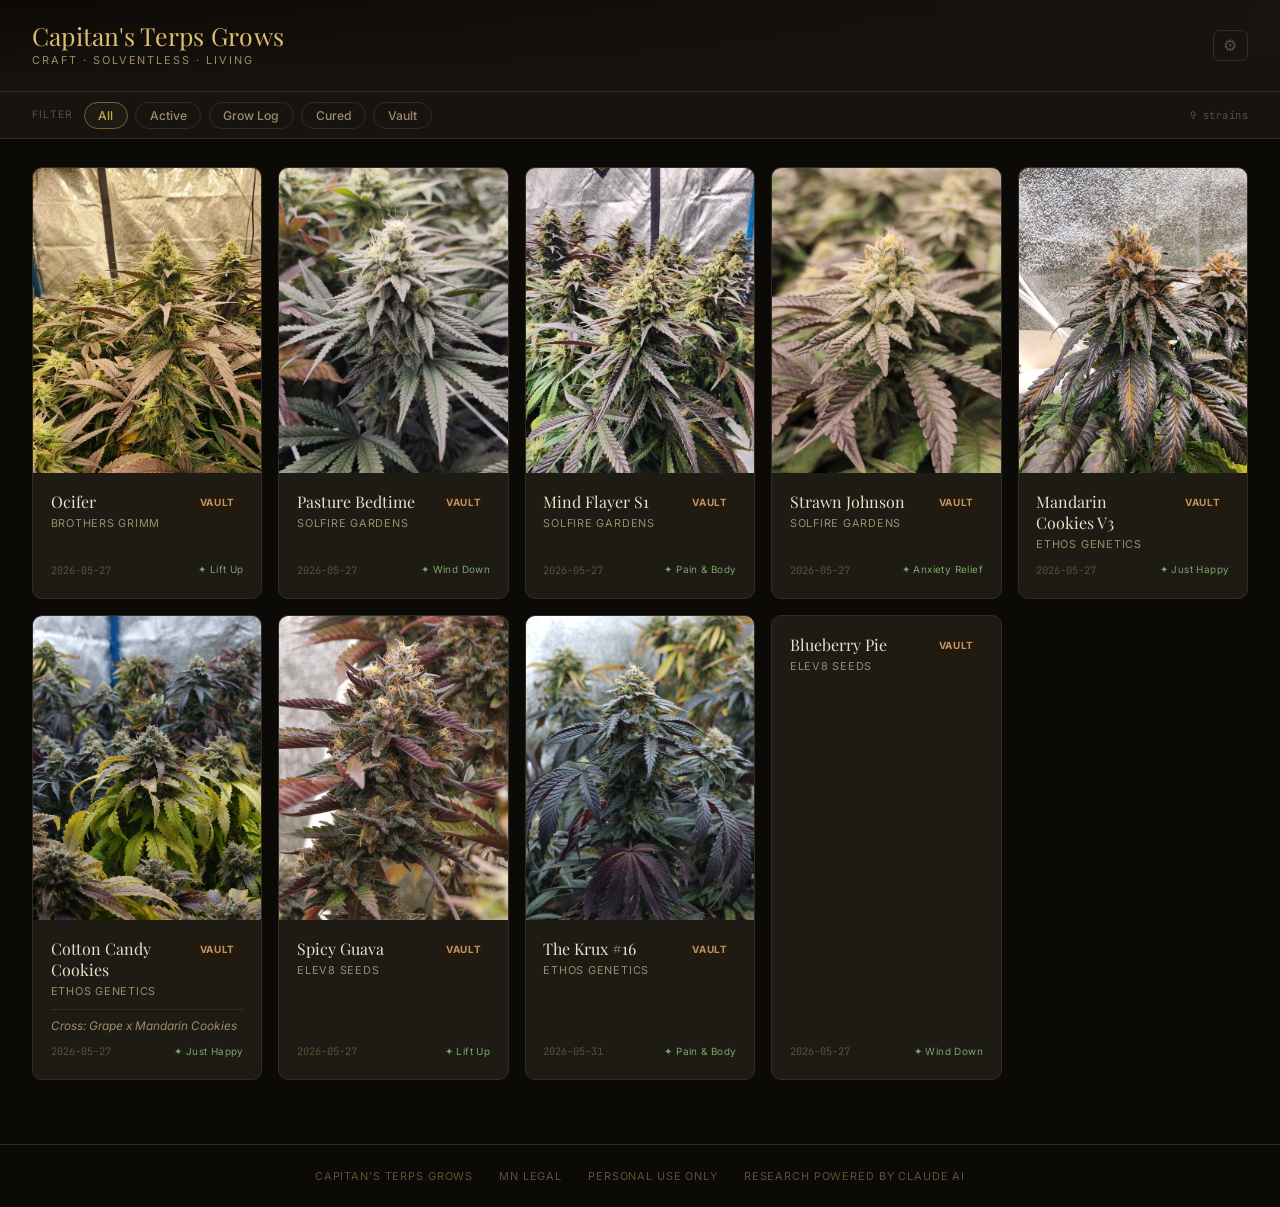
==== commit d07054b2: "Rebrand to Capitan's Terps, add strain images gallery, new strains - Rename "Captain's Terps" -> "Ca" ====
--- a/index.html
+++ b/index.html
@@ -3,7 +3,7 @@
 <head>
   <meta charset="UTF-8">
   <meta name="viewport" content="width=device-width, initial-scale=1.0">
-  <title>Captain's Terps Grows</title>
+  <title>Capitan's Terps Grows</title>
   <link rel="preconnect" href="https://fonts.googleapis.com">
   <link href="https://fonts.googleapis.com/css2?family=Playfair+Display:ital,wght@0,400;0,600;0,700;1,400&family=Inter:wght@300;400;500;600&family=JetBrains+Mono:wght@400;500&display=swap" rel="stylesheet">
   <style>
@@ -161,7 +161,7 @@
 
 <header>
   <div class="brand">
-    <div class="brand-name">Captain's Terps Grows</div>
+    <div class="brand-name">Capitan's Terps Grows</div>
     <div class="brand-tagline">Craft &middot; Solventless &middot; Living</div>
   </div>
   <div class="header-actions">
@@ -251,7 +251,7 @@
 
 <footer>
   <div class="footer-text">
-    Captain's Terps Grows <span class="sep">&middot;</span> MN Legal <span class="sep">&middot;</span> Personal Use Only <span class="sep">&middot;</span> Research powered by Claude AI
+    Capitan's Terps Grows <span class="sep">&middot;</span> MN Legal <span class="sep">&middot;</span> Personal Use Only <span class="sep">&middot;</span> Research powered by Claude AI
   </div>
 </footer>
 
@@ -402,7 +402,7 @@
     "generated_at": "2026-05-28T00:00:00.000Z"
   },
   "the-krux-16": {
-    "lineage": "The Krux #16 is an Ethos Genetics creation from their Krux line — a cross involving their prized RBx (Rare Bodhi) genetics combined with complementary Ethos in-house cuts. Ethos Genetics, led by Matthew Riot, is renowned for producing pheno-hunt-ready lines with exceptional resin density, unique terpene expressions, and highly consistent feminized genetics engineered for maximum solventless performance.",
+    "lineage": "The Krux #16 is an Ethos Genetics creation — a cross of The Krux × Grandpa's Cookies. The Krux is an Ethos in-house line known for heavy resin production and complex terpene expression, while Grandpa's Cookies (a Cookies-family descendant) contributes sweet, doughy cookie genetics with deep indica relaxation. The #16 phenotype was hand-selected out of the Krux run for its superior aromatic profile and solventless performance. Ethos Genetics, led by Matthew Riot, is renowned for producing pheno-hunt-ready feminized lines with exceptional resin density and consistent yields.",
     "misc": "THC typically runs 24–28% with dense, heavily frosted flowers and outstanding bag appeal. The Krux #16 phenotype was selected for its superior terpene expression and resin production compared to other phenos in the Krux run. Highly regarded among Ethos enthusiasts and rosin extractors for its unique aromatic profile and consistent solventless yields.",
     "terpene_profile": "Caryophyllene and myrcene co-lead with a rich, spicy-earthy backbone. Limonene adds citrus brightness while linalool contributes a smooth floral undertone. The result is a complex, layered profile that deepens significantly with 4–6 weeks of cure — savory, spicy, and subtly sweet.",
     "aroma": "Earthy spice with dark fruit and subtle citrus — pungent, complex, and deeply aromatic with a lingering sweetness on the exhale.",
